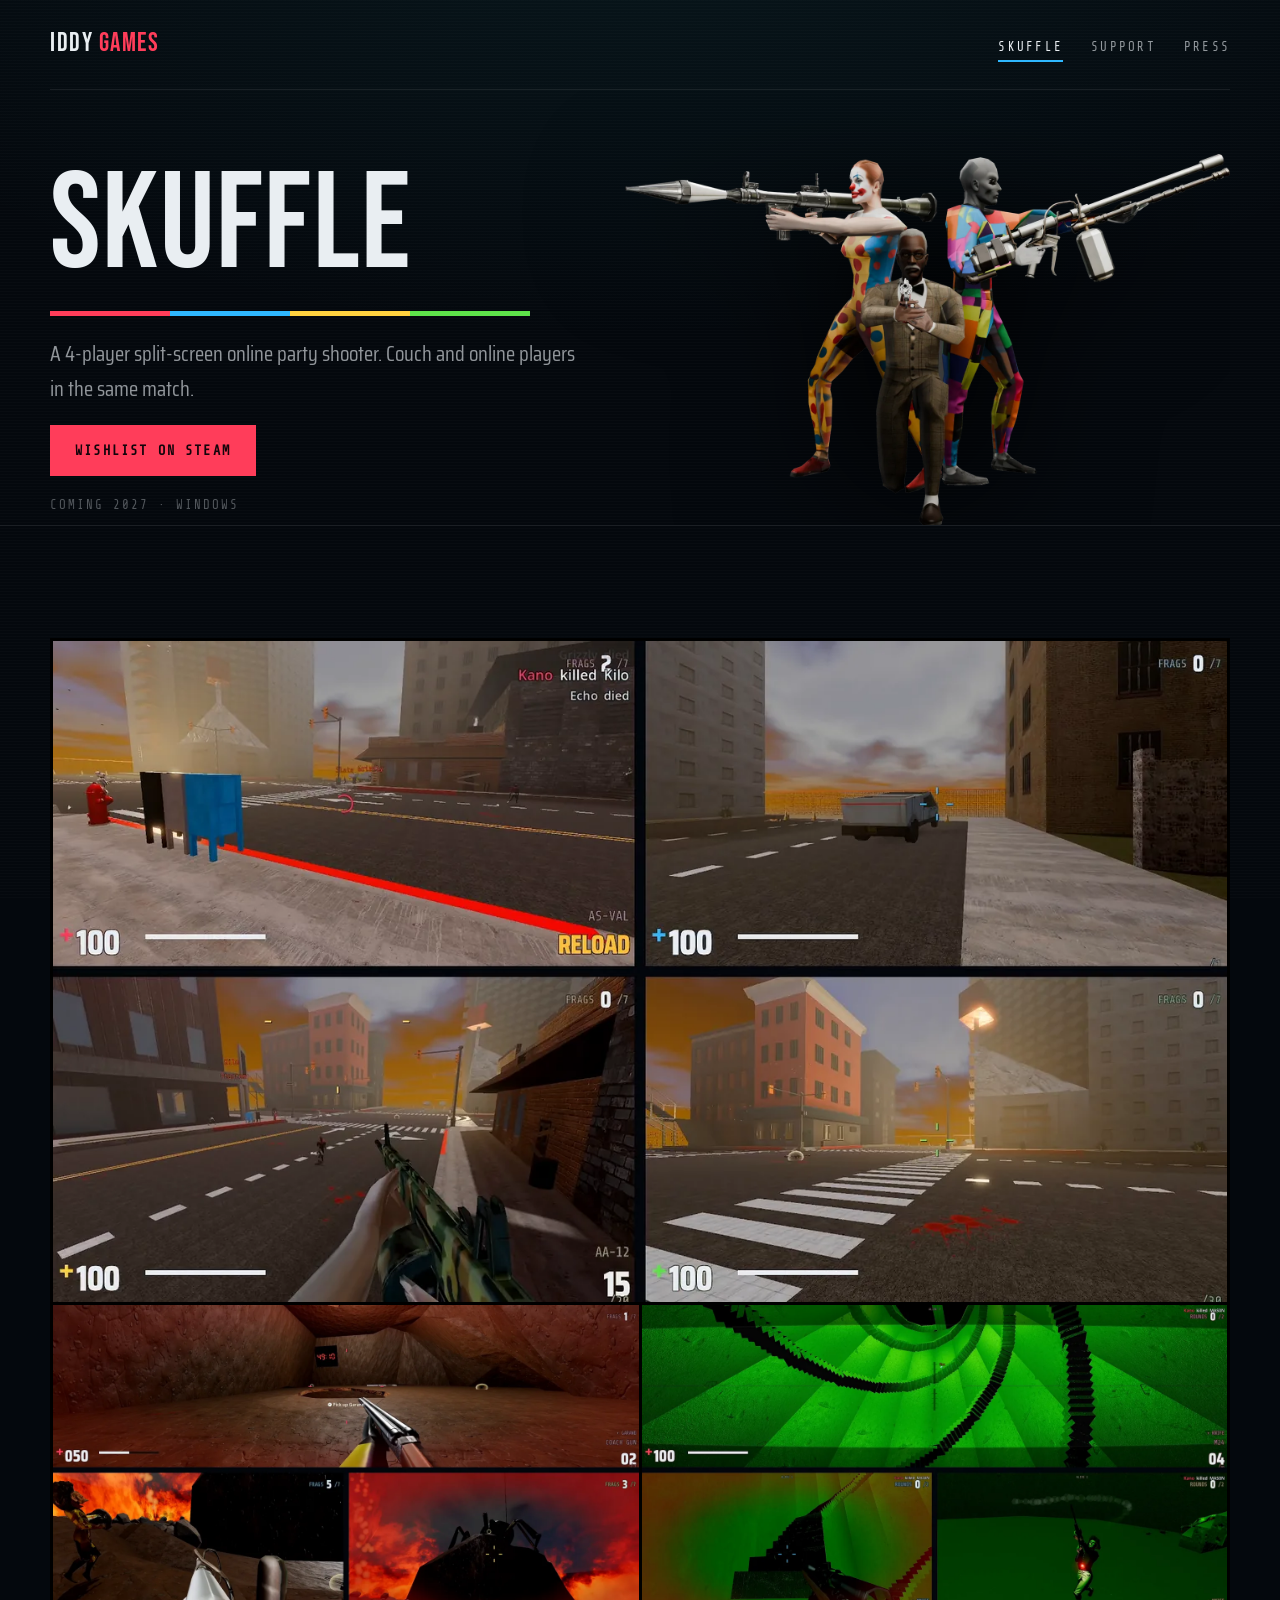
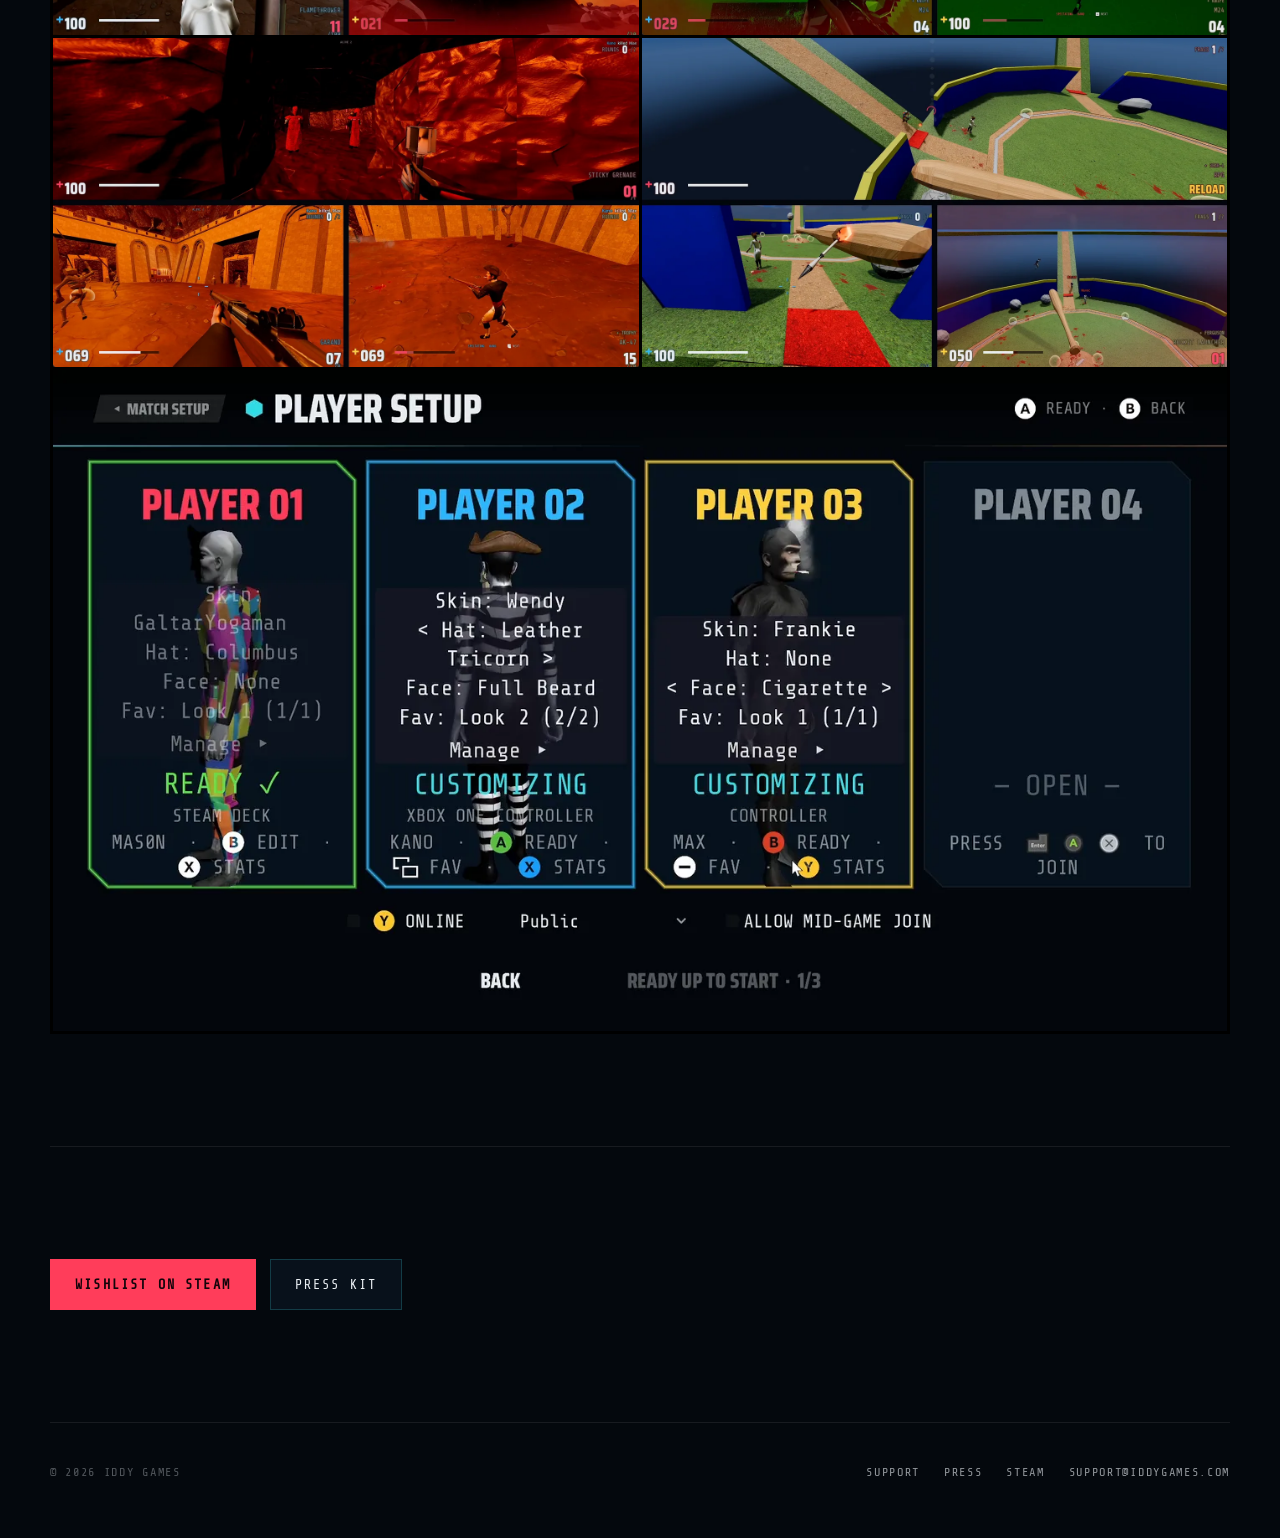
==== index.html @ 63ac17b4 "iddygames.com: Steam signpost, support contact, press kit" ====
<!doctype html>
<html lang="en">
<head>
<meta charset="utf-8">
<meta name="viewport" content="width=device-width, initial-scale=1">
<title>Skuffle — iddy Games</title>
<meta name="description" content="Skuffle is a 4-player split-screen online party shooter. Couch and online players in the same match. Wishlist on Steam.">
<meta property="og:title" content="Skuffle — iddy Games">
<meta property="og:description" content="4-player split-screen online party shooter. Couch and online players in the same match.">
<meta property="og:type" content="website">
<meta property="og:url" content="https://iddygames.com/">
<meta property="og:image" content="https://iddygames.com/assets/img/trio.webp">
<meta name="twitter:card" content="summary_large_image">
<link rel="stylesheet" href="assets/css/site.css">
</head>
<body>
<a class="skip" href="#main">Skip to content</a>

<header class="wrap masthead">
  <a class="brand" href="/">IDDY<span>&nbsp;GAMES</span></a>
  <nav class="nav" aria-label="Main">
    <a href="/" aria-current="page">Skuffle</a>
    <a href="support.html">Support</a>
    <a href="press.html">Press</a>
  </nav>
</header>

<main id="main">

  <section class="hero wrap">
    <div class="hero-grid">
      <div class="stack">
        <h1>Skuffle</h1>
        <div class="seatbar" aria-hidden="true"><i></i><i></i><i></i><i></i></div>
        <p class="lede">A 4-player split-screen online party shooter. Couch and online
        players in the same match.</p>
        <div class="cta-row">
          <a class="btn btn-primary" href="https://store.steampowered.com/app/4816860/Skuffle/">Wishlist on Steam</a>
        </div>
        <p class="status">Coming 2027 &middot; Windows</p>
      </div>
      <div class="hero-art">
        <img src="assets/img/trio.webp" width="1500" height="920"
             alt="Three Skuffle characters: a clown with a rocket launcher, a suited man with a revolver, and a grey mannequin in a patchwork suit holding a launcher.">
      </div>
    </div>
  </section>

  <section class="section">
    <div class="wrap">
      <div class="shots">
        <figure class="shot shot-wide">
          <img src="assets/img/shot-four-player.webp" width="1400" height="788" loading="lazy"
               alt="Four-player split-screen across a city street map at sunset, each player's health shown in their own seat colour.">
        </figure>
        <figure class="shot">
          <img src="assets/img/shot-flame.webp" width="1400" height="788" loading="lazy"
               alt="Split-screen showing a flamethrower and a wall of fire under a red sky.">
        </figure>
        <figure class="shot">
          <img src="assets/img/shot-spiral.webp" width="1400" height="788" loading="lazy"
               alt="Split-screen inside a spiral tower lit acid green, with one player spectating another mid-air.">
        </figure>
        <figure class="shot">
          <img src="assets/img/shot-crypt.webp" width="1400" height="788" loading="lazy"
               alt="Split-screen inside a red-lit crypt of carved rock.">
        </figure>
        <figure class="shot">
          <img src="assets/img/shot-batter.webp" width="1400" height="788" loading="lazy"
               alt="Split-screen on a baseball diamond map, one player swinging a bat.">
        </figure>
        <figure class="shot shot-wide">
          <img src="assets/img/shot-lobby.webp" width="1400" height="788" loading="lazy"
               alt="The player setup lobby: four slots in crimson, cyan, amber and green, each with a customised character.">
        </figure>
      </div>
    </div>
  </section>

  <section class="section wrap stack">
    <div class="cta-row">
      <a class="btn btn-primary" href="https://store.steampowered.com/app/4816860/Skuffle/">Wishlist on Steam</a>
      <a class="btn" href="press.html">Press kit</a>
    </div>
  </section>

</main>

<footer class="wrap foot">
  <p>&copy; 2026 iddy Games</p>
  <ul>
    <li><a href="support.html">Support</a></li>
    <li><a href="press.html">Press</a></li>
    <li><a href="https://store.steampowered.com/app/4816860/Skuffle/">Steam</a></li>
    <li><a href="mailto:support@iddygames.com">support@iddygames.com</a></li>
  </ul>
</footer>

</body>
</html>
---- assets/css/site.css ----
/* ==========================================================================
   iddygames.com — derived from Skuffle's in-game HUD system.
   Palette mirrors Zambie/ui/HUD/hud_palette.gd; fonts are the game's own.
   ========================================================================== */

@font-face {
  font-family: "Bebas Neue";
  src: url("../fonts/BebasNeue-Regular.woff2") format("woff2");
  font-weight: 400; font-style: normal; font-display: swap;
}
@font-face {
  font-family: "Saira Condensed";
  src: url("../fonts/SairaCondensed-Regular.woff2") format("woff2");
  font-weight: 400; font-style: normal; font-display: swap;
}
@font-face {
  font-family: "Saira Condensed";
  src: url("../fonts/SairaCondensed-Bold.woff2") format("woff2");
  font-weight: 700; font-style: normal; font-display: swap;
}
@font-face {
  font-family: "Share Tech Mono";
  src: url("../fonts/ShareTechMono-Regular.woff2") format("woff2");
  font-weight: 400; font-style: normal; font-display: swap;
}

:root {
  /* HudPalette: BG / INK / DIM / FNT */
  --bg:      #04080d;
  --panel:   #08111b;
  --raise:   #0d1826;
  --ink:     #e9eef2;
  --dim:     rgba(233, 238, 242, 0.62);
  --faint:   rgba(233, 238, 242, 0.34);

  /* HudPalette: per-seat accent hues */
  --p1: #ff3d5a;  /* CRIMSON */
  --p2: #2fb8ff;  /* CYAN    */
  --p3: #ffd23f;  /* AMBER   */
  --p4: #5ee34a;  /* LIME    */
  --teal: #3bd6e0;

  --hair:  rgba(59, 214, 224, 0.22);
  --hairs: rgba(255, 255, 255, 0.08);

  --font-display: "Bebas Neue", "Haettenschweiler", "Arial Narrow", sans-serif;
  --font-body:    "Saira Condensed", "Roboto Condensed", system-ui, sans-serif;
  --font-mono:    "Share Tech Mono", ui-monospace, "Cascadia Mono", Consolas, monospace;

  --measure: 62ch;
  --gutter: clamp(1.25rem, 4vw, 3rem);
  --wrap: 1180px;

  color-scheme: dark;
}

*, *::before, *::after { box-sizing: border-box; }

html { -webkit-text-size-adjust: 100%; }

body {
  margin: 0;
  background: var(--bg);
  color: var(--ink);
  font-family: var(--font-body);
  font-size: clamp(1rem, 0.95rem + 0.25vw, 1.125rem);
  line-height: 1.6;
  /* faint scanline haze, echoes the game's PSX-era presentation */
  background-image:
    radial-gradient(120% 80% at 50% -10%, rgba(59, 214, 224, 0.07), transparent 60%),
    repeating-linear-gradient(
      to bottom,
      rgba(255, 255, 255, 0.014) 0 1px,
      transparent 1px 3px
    );
  background-attachment: fixed;
}

img { max-width: 100%; height: auto; display: block; }

a { color: var(--teal); text-decoration-thickness: 1px; text-underline-offset: 3px; }
a:hover { color: var(--ink); }

:focus-visible {
  outline: 2px solid var(--p3);
  outline-offset: 3px;
}

/* ── Typography ─────────────────────────────────────────────────────────── */

h1, h2, h3 {
  font-family: var(--font-display);
  font-weight: 400;
  letter-spacing: 0.01em;
  line-height: 0.94;
  text-wrap: balance;
  margin: 0;
}

h1 { font-size: clamp(3.5rem, 11vw, 8.5rem); }
h2 { font-size: clamp(2.25rem, 5vw, 3.75rem); }
h3 { font-size: clamp(1.5rem, 2.4vw, 2rem); }

p { margin: 0; max-width: var(--measure); }

/* Mono eyebrow — the HUD's own label idiom (FRAGS, LEE ENFIELD, P01) */
.label {
  font-family: var(--font-mono);
  font-size: 0.75rem;
  letter-spacing: 0.22em;
  text-transform: uppercase;
  color: var(--faint);
  margin: 0;
}

.lede { font-size: 1.2em; color: var(--dim); }

/* ── Layout primitives ──────────────────────────────────────────────────── */

.wrap {
  width: min(100% - var(--gutter) * 2, var(--wrap));
  margin-inline: auto;
}

.section {
  padding-block: clamp(3.5rem, 9vw, 7rem);
  border-top: 1px solid var(--hairs);
}

.stack { display: flex; flex-direction: column; gap: 1.25rem; }
.stack-lg { display: flex; flex-direction: column; gap: 2.5rem; }

/* ── Site chrome ────────────────────────────────────────────────────────── */

.skip {
  position: absolute; left: -9999px;
  background: var(--p3); color: var(--bg);
  padding: 0.5rem 1rem; font-family: var(--font-mono);
}
.skip:focus { left: 1rem; top: 1rem; z-index: 10; }

.masthead {
  display: flex; flex-wrap: wrap; gap: 1rem 2rem;
  align-items: baseline; justify-content: space-between;
  padding-block: 1.5rem;
  border-bottom: 1px solid var(--hairs);
}

.brand {
  font-family: var(--font-display);
  font-size: 1.6rem;
  letter-spacing: 0.06em;
  color: var(--ink);
  text-decoration: none;
}
.brand span { color: var(--p1); }

.nav { display: flex; gap: 1.75rem; font-family: var(--font-mono);
       font-size: 0.78rem; letter-spacing: 0.18em; text-transform: uppercase; }
.nav a { color: var(--dim); text-decoration: none; padding-block: 0.25rem; }
.nav a:hover, .nav a[aria-current="page"] { color: var(--ink); }
.nav a[aria-current="page"] { box-shadow: inset 0 -2px 0 var(--p2); }

/* ── Hero ───────────────────────────────────────────────────────────────── */

.hero { position: relative; padding-block: clamp(2rem, 5vw, 4rem) 0; overflow: hidden; }

.hero-grid {
  display: grid;
  gap: clamp(1.5rem, 4vw, 3rem);
  align-items: center;
}
@media (min-width: 900px) {
  .hero-grid { grid-template-columns: 1fr 1.15fr; }
}

.hero h1 { color: var(--ink); }

/* Seat-coloured rule under the wordmark: four players, four bars. */
.seatbar { display: flex; height: 5px; width: 100%; max-width: 30rem; }
.seatbar i { flex: 1; }
.seatbar i:nth-child(1) { background: var(--p1); }
.seatbar i:nth-child(2) { background: var(--p2); }
.seatbar i:nth-child(3) { background: var(--p3); }
.seatbar i:nth-child(4) { background: var(--p4); }

.hero-art { position: relative; }
.hero-art img {
  width: 100%;
  filter: drop-shadow(0 24px 60px rgba(0, 0, 0, 0.85));
}

.cta-row { display: flex; flex-wrap: wrap; gap: 0.85rem; align-items: center; }

.btn {
  display: inline-flex; align-items: center; gap: 0.6rem;
  font-family: var(--font-mono);
  font-size: 0.85rem; letter-spacing: 0.16em; text-transform: uppercase;
  padding: 0.85rem 1.5rem;
  text-decoration: none;
  border: 1px solid var(--hair);
  color: var(--ink);
  background: var(--panel);
  transition: background 0.15s ease, border-color 0.15s ease, transform 0.15s ease;
}
.btn:hover { background: var(--raise); border-color: var(--teal); color: var(--ink); }
.btn:active { transform: translateY(1px); }

.btn-primary {
  background: var(--p1); border-color: var(--p1); color: #12040a; font-weight: 700;
}
.btn-primary:hover { background: #ff6c82; border-color: #ff6c82; color: #12040a; }

.status {
  font-family: var(--font-mono); font-size: 0.78rem;
  letter-spacing: 0.16em; text-transform: uppercase; color: var(--faint);
}

/* ── Seat panels (the lobby card, reused as a content module) ───────────── */

.panels {
  display: grid; gap: 1px;
  background: var(--hairs);
  border: 1px solid var(--hairs);
}
@media (min-width: 700px)  { .panels { grid-template-columns: repeat(2, 1fr); } }
@media (min-width: 1040px) { .panels-4 { grid-template-columns: repeat(4, 1fr); } }

.panel {
  background: var(--panel);
  padding: 1.5rem 1.4rem 1.75rem;
  display: flex; flex-direction: column; gap: 0.7rem;
  border-top: 3px solid var(--seat, var(--teal));
}
.panel h3 { color: var(--seat, var(--ink)); }
.panel p { color: var(--dim); font-size: 0.98rem; }
.panel .label { color: var(--seat); opacity: 0.75; }

.seat-1 { --seat: var(--p1); }
.seat-2 { --seat: var(--p2); }
.seat-3 { --seat: var(--p3); }
.seat-4 { --seat: var(--p4); }

/* ── Screenshot strip — letterboxed like the split-screen divide ─────────── */

.shots { display: grid; gap: 3px; background: #000; padding: 3px; }
@media (min-width: 800px) { .shots { grid-template-columns: 1fr 1fr; } }
.shot { position: relative; margin: 0; }
.shot img { width: 100%; }
.shot figcaption {
  position: absolute; left: 0; bottom: 0;
  font-family: var(--font-mono); font-size: 0.7rem;
  letter-spacing: 0.16em; text-transform: uppercase;
  color: var(--ink);
  background: rgba(0, 0, 0, 0.66);
  padding: 0.4rem 0.7rem;
}
.shot-wide { grid-column: 1 / -1; }

/* ── Split feature block (Bosco) ────────────────────────────────────────── */

.split {
  display: grid; gap: clamp(1.5rem, 4vw, 3rem); align-items: center;
}
@media (min-width: 860px) { .split { grid-template-columns: 0.9fr 1.1fr; } }
.split-art img { width: 100%; filter: drop-shadow(0 18px 44px rgba(0, 0, 0, 0.8)); }

/* ── Spec list (press fact sheet) ───────────────────────────────────────── */

.specs { margin: 0; display: grid; gap: 1px; background: var(--hairs);
         border: 1px solid var(--hairs); }
@media (min-width: 620px) { .specs { grid-template-columns: auto 1fr; } }
.specs dt {
  background: var(--panel); padding: 0.7rem 1rem;
  font-family: var(--font-mono); font-size: 0.75rem;
  letter-spacing: 0.16em; text-transform: uppercase; color: var(--faint);
}
.specs dd {
  background: var(--panel); padding: 0.7rem 1rem; margin: 0; color: var(--dim);
}

/* ── FAQ ────────────────────────────────────────────────────────────────── */

.faq { display: flex; flex-direction: column; gap: 1px;
       background: var(--hairs); border: 1px solid var(--hairs); }

.faq details { background: var(--panel); }
.faq summary {
  cursor: pointer; list-style: none;
  padding: 1.05rem 1.25rem;
  font-family: var(--font-body); font-weight: 700;
  font-size: 1.05rem;
  display: flex; align-items: baseline; gap: 0.9rem;
}
.faq summary::-webkit-details-marker { display: none; }
.faq summary::before {
  content: "+";
  font-family: var(--font-mono); color: var(--teal);
  flex: none; width: 1ch;
}
.faq details[open] summary::before { content: "\2212"; }
.faq summary:hover { background: var(--raise); }
.faq .answer { padding: 0 1.25rem 1.3rem 3.15rem; }
.faq .answer p + p { margin-top: 0.8rem; }
.faq .answer p { color: var(--dim); }
.faq .answer ul { color: var(--dim); margin: 0.6rem 0 0; padding-left: 1.1rem; }
.faq .answer li + li { margin-top: 0.35rem; }

/* ── Contact card ───────────────────────────────────────────────────────── */

.contact {
  border: 1px solid var(--hair);
  background: var(--panel);
  padding: clamp(1.5rem, 4vw, 2.5rem);
  display: flex; flex-direction: column; gap: 0.9rem;
}
.contact .mail {
  font-family: var(--font-display);
  font-size: clamp(1.75rem, 5vw, 3rem);
  color: var(--p3);
  text-decoration: none;
  letter-spacing: 0.02em;
  word-break: break-word;
}
.contact .mail:hover { color: var(--ink); }

/* ── Footer ─────────────────────────────────────────────────────────────── */

.foot {
  border-top: 1px solid var(--hairs);
  padding-block: 2.5rem 3.5rem;
  display: flex; flex-wrap: wrap; gap: 1rem 2rem;
  justify-content: space-between; align-items: baseline;
  font-family: var(--font-mono); font-size: 0.75rem;
  letter-spacing: 0.14em; text-transform: uppercase; color: var(--faint);
}
.foot a { color: var(--dim); text-decoration: none; }
.foot a:hover { color: var(--ink); }
.foot ul { display: flex; flex-wrap: wrap; gap: 1.5rem; list-style: none; margin: 0; padding: 0; }

@media (prefers-reduced-motion: reduce) {
  *, *::before, *::after {
    animation-duration: 0.01ms !important;
    transition-duration: 0.01ms !important;
  }
}
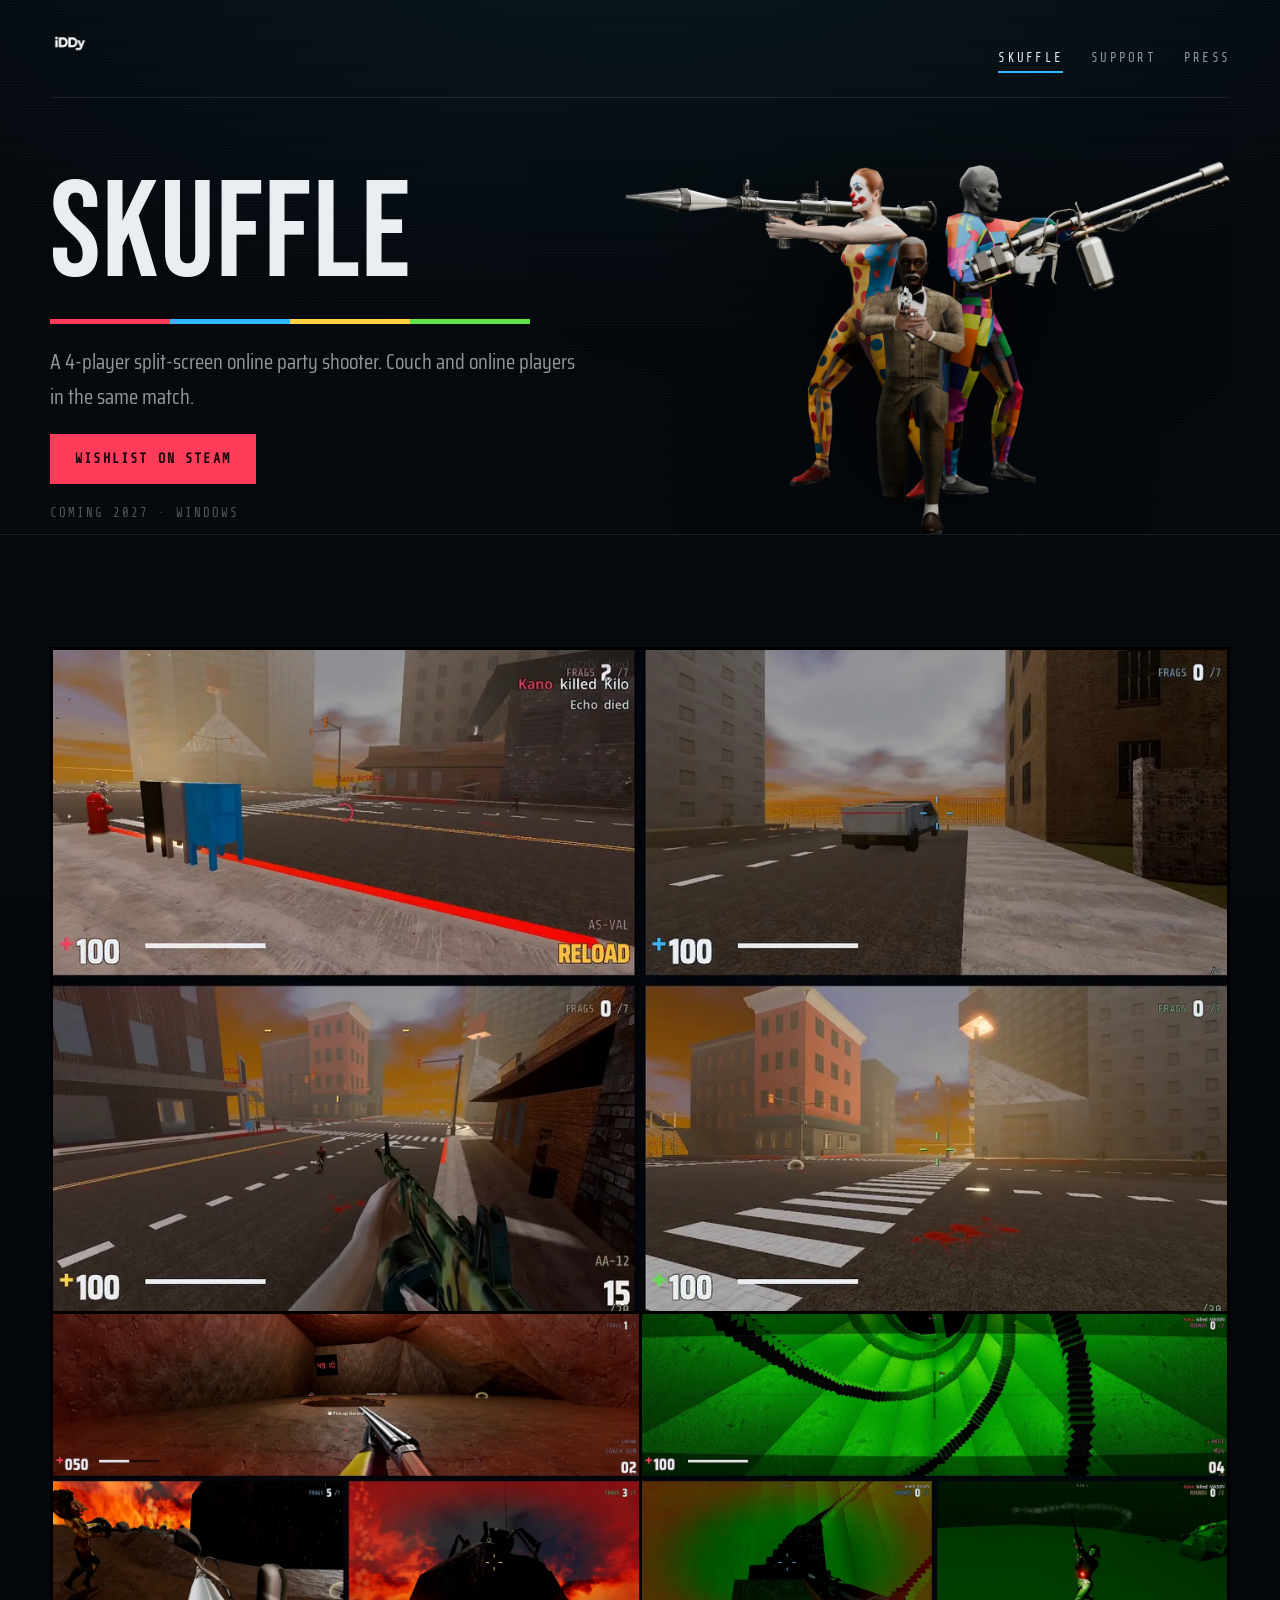
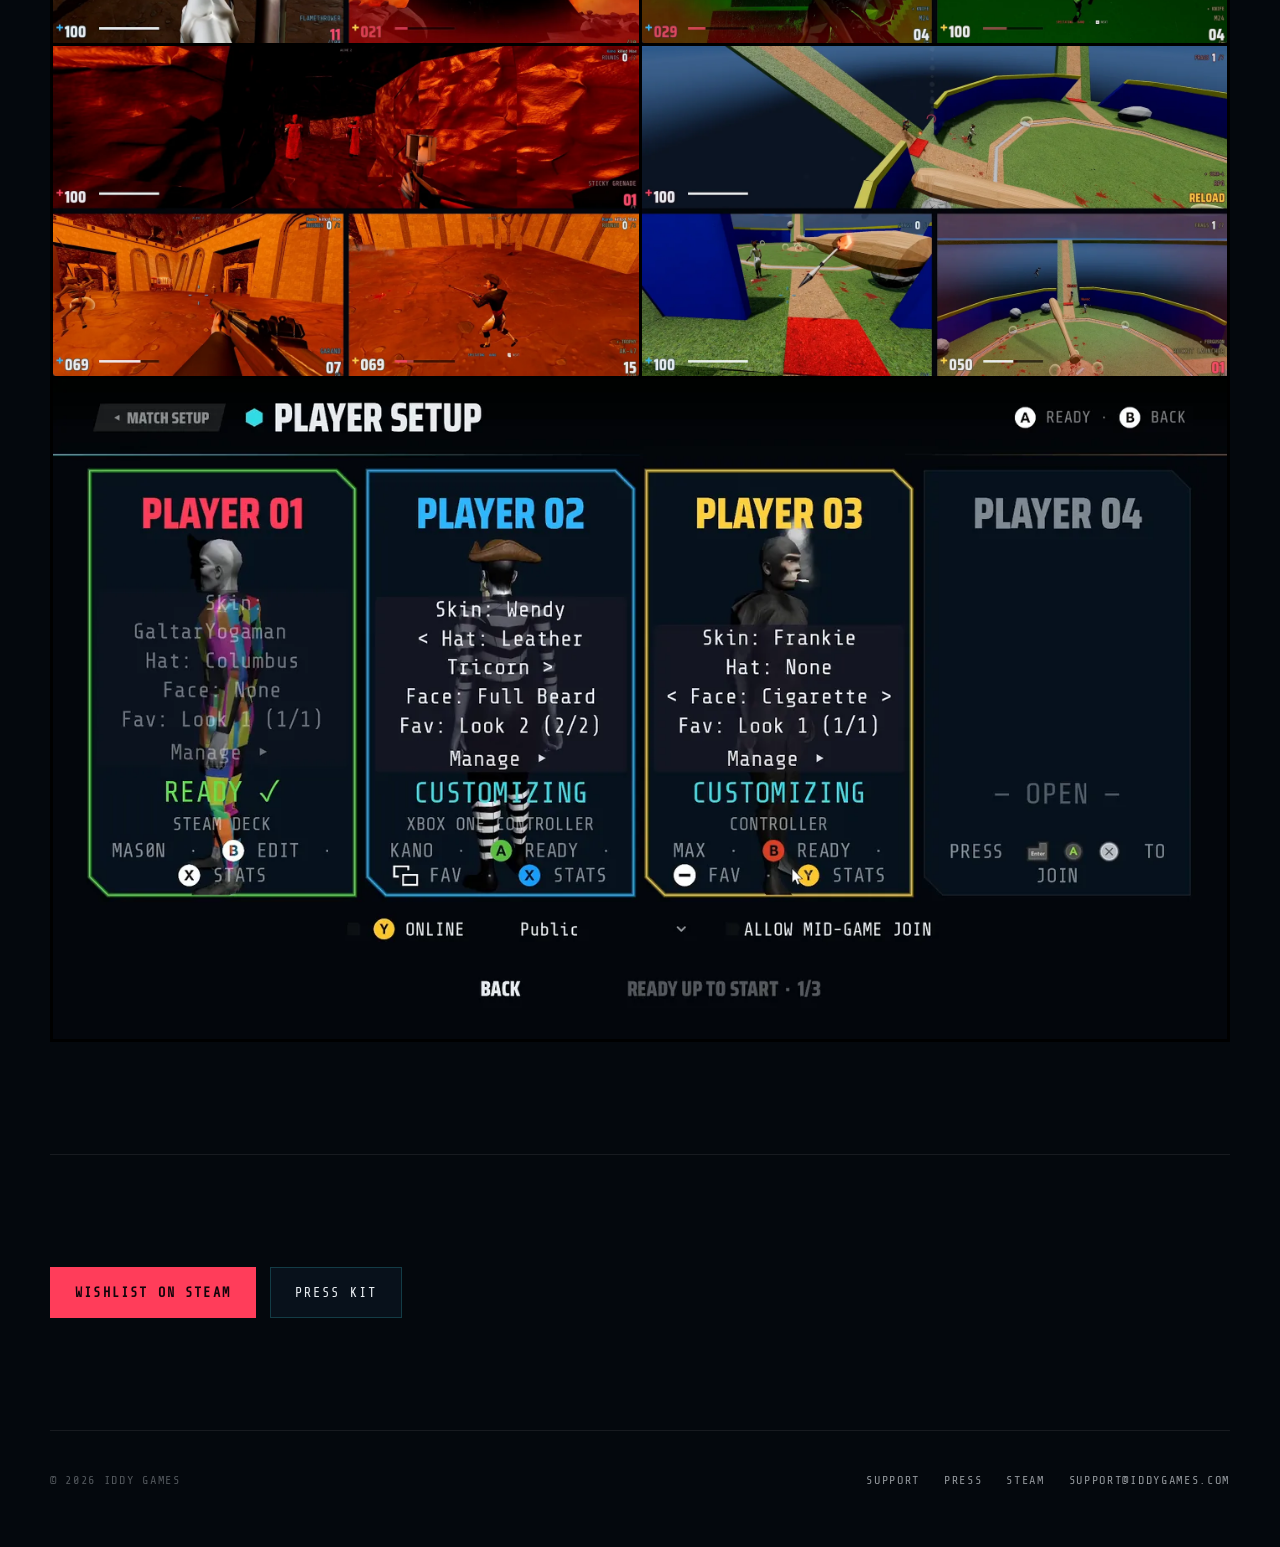
==== commit f23bc76b: "Logo in masthead, support trimmed to contact only" ====
--- a/index.html
+++ b/index.html
@@ -17,7 +17,9 @@
 <a class="skip" href="#main">Skip to content</a>
 
 <header class="wrap masthead">
-  <a class="brand" href="/">IDDY<span>&nbsp;GAMES</span></a>
+  <a class="brand" href="/">
+    <img src="assets/img/iddy-logo.webp" alt="iddy Games" width="320" height="320">
+  </a>
   <nav class="nav" aria-label="Main">
     <a href="/" aria-current="page">Skuffle</a>
     <a href="support.html">Support</a>
--- a/assets/css/site.css
+++ b/assets/css/site.css
@@ -146,14 +146,8 @@
   border-bottom: 1px solid var(--hairs);
 }
 
-.brand {
-  font-family: var(--font-display);
-  font-size: 1.6rem;
-  letter-spacing: 0.06em;
-  color: var(--ink);
-  text-decoration: none;
-}
-.brand span { color: var(--p1); }
+.brand { display: inline-flex; align-items: center; text-decoration: none; }
+.brand img { height: 2.4rem; width: auto; display: block; }
 
 .nav { display: flex; gap: 1.75rem; font-family: var(--font-mono);
        font-size: 0.78rem; letter-spacing: 0.18em; text-transform: uppercase; }
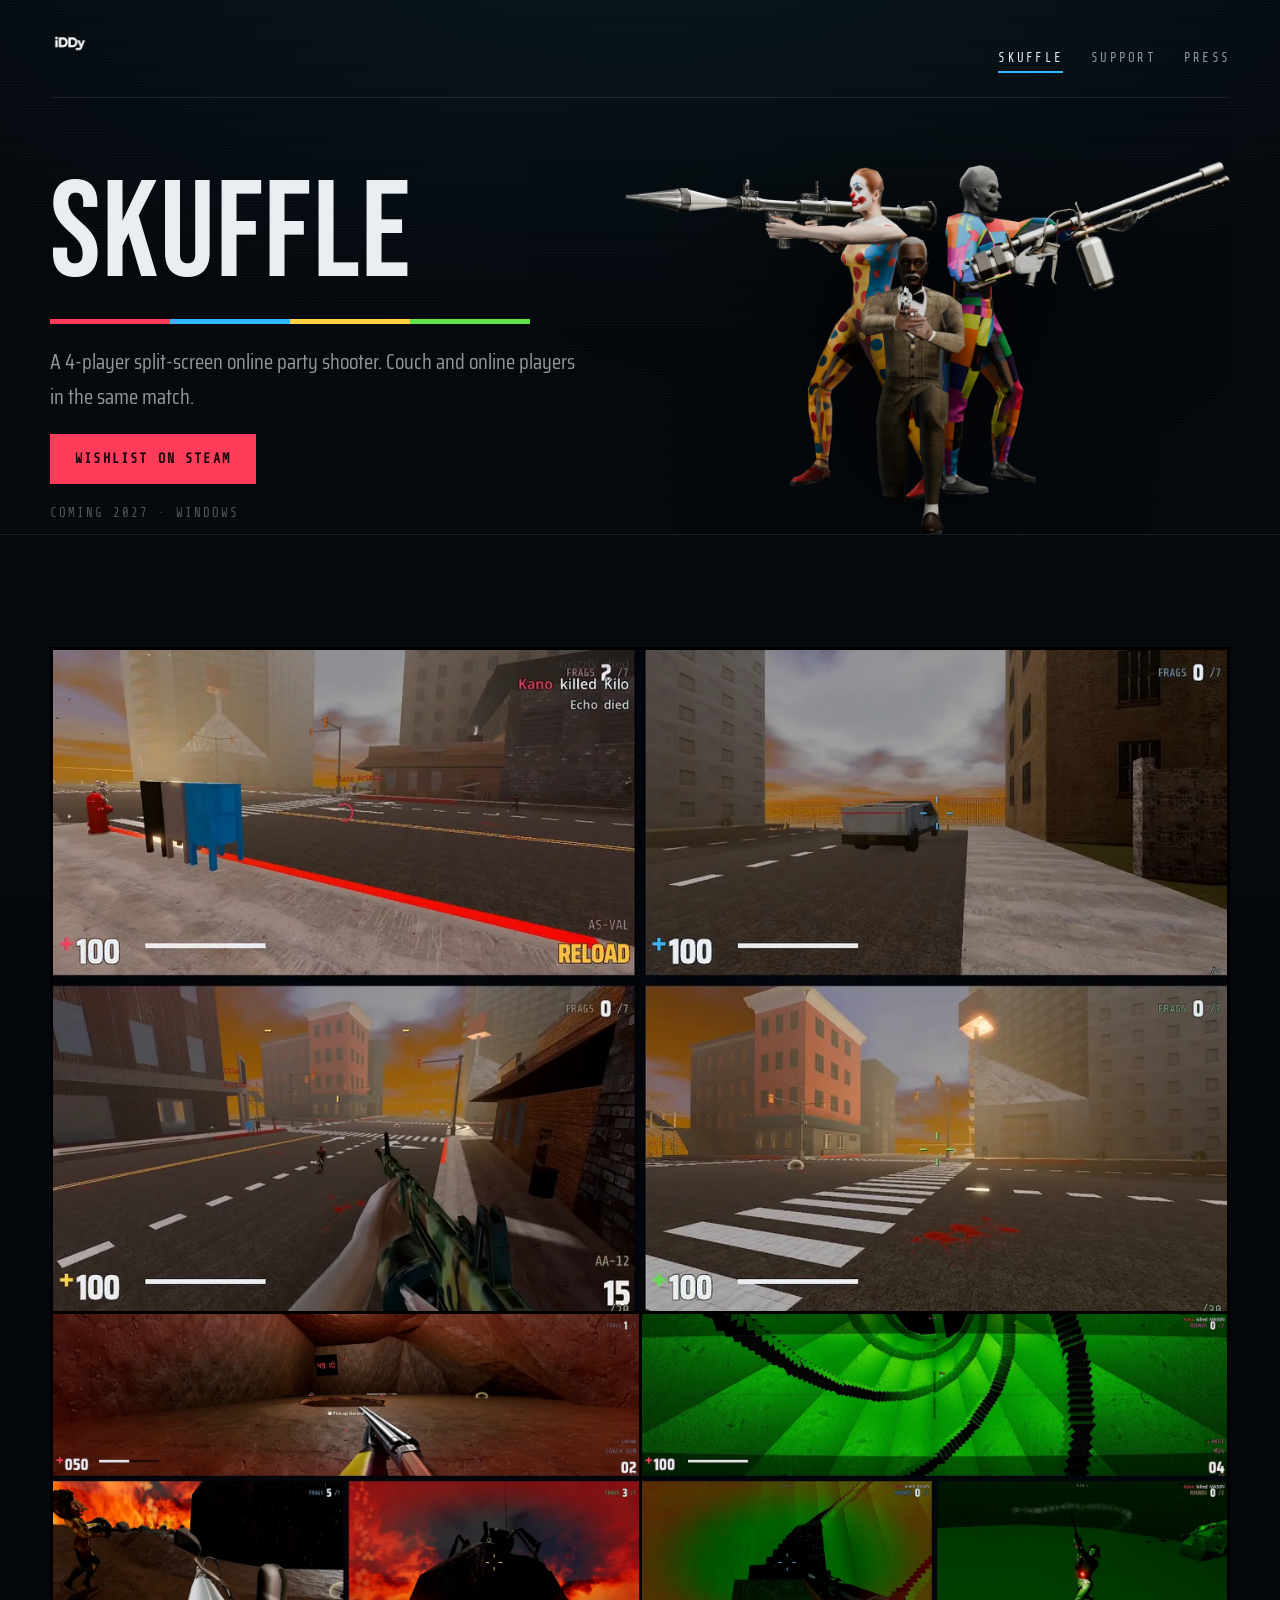
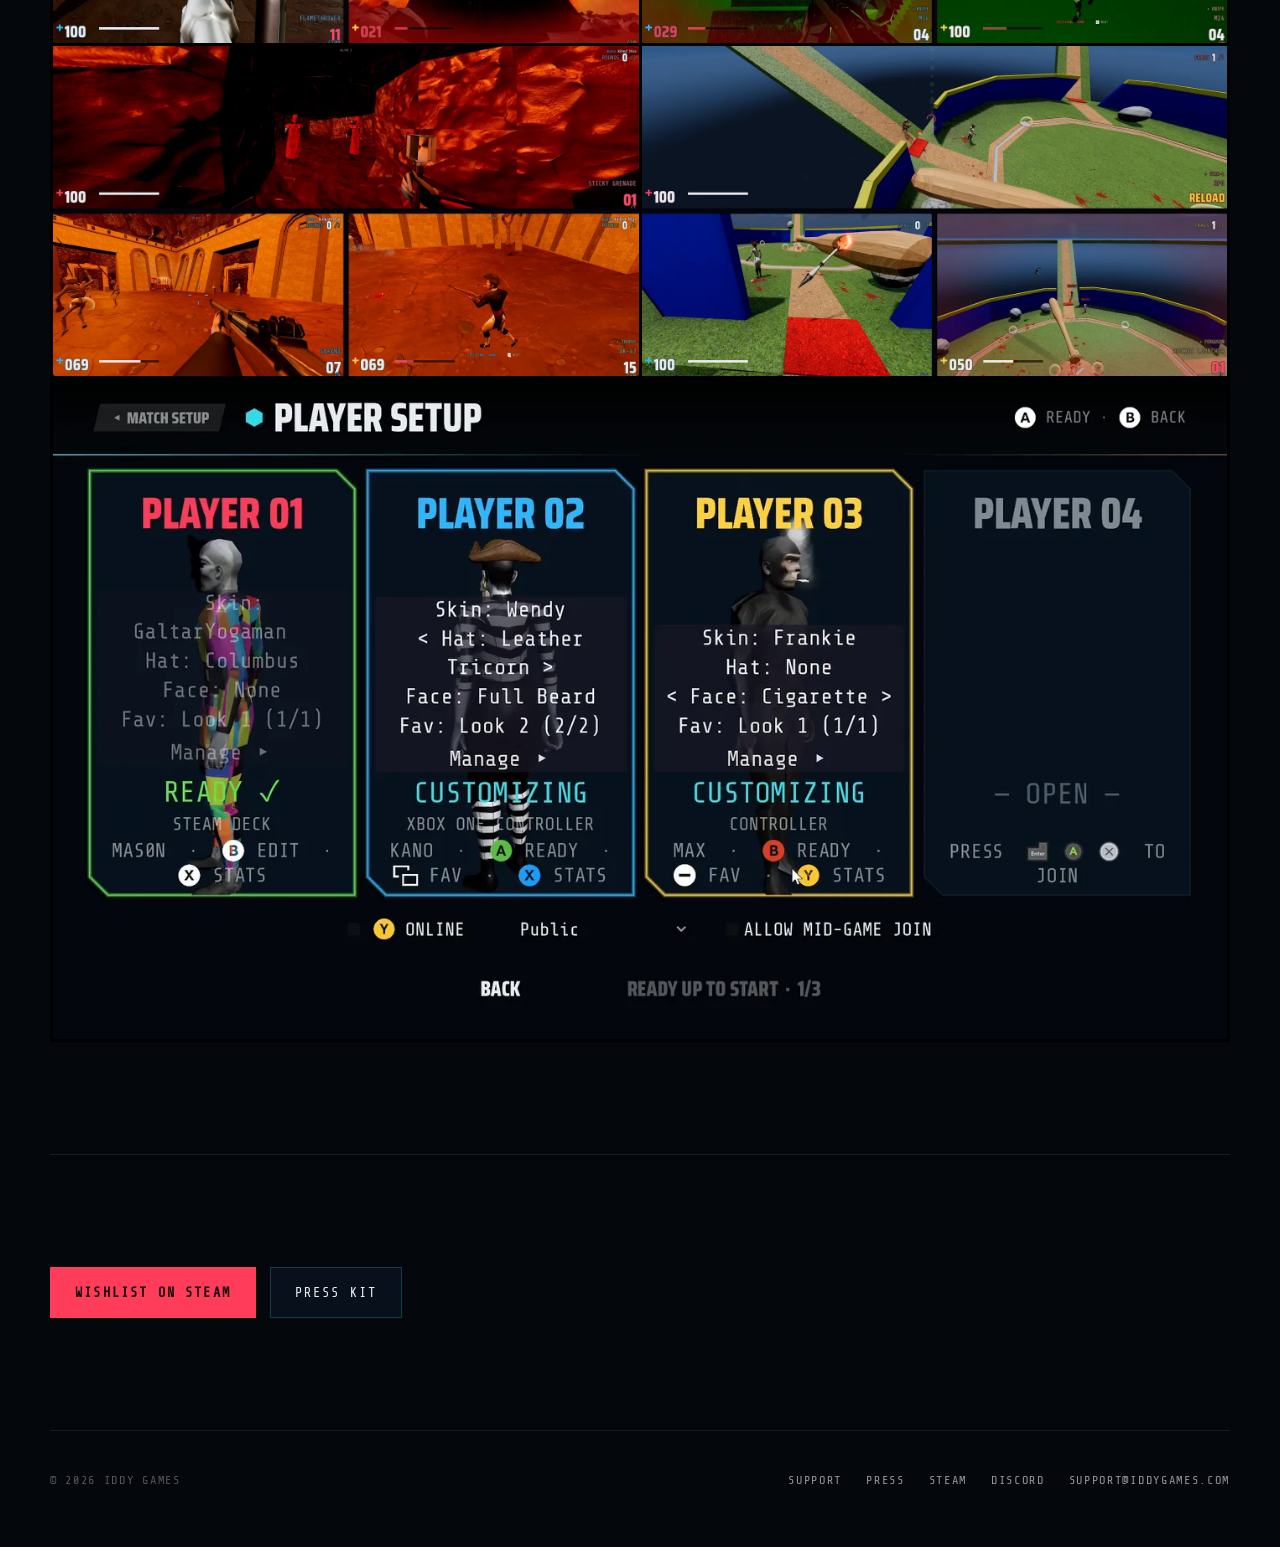
==== commit 09020408: "Add Discord link to footers" ====
--- a/index.html
+++ b/index.html
@@ -94,6 +94,7 @@
     <li><a href="support.html">Support</a></li>
     <li><a href="press.html">Press</a></li>
     <li><a href="https://store.steampowered.com/app/4816860/Skuffle/">Steam</a></li>
+    <li><a href="https://discord.gg/jkMEAwyV5S">Discord</a></li>
     <li><a href="mailto:support@iddygames.com">support@iddygames.com</a></li>
   </ul>
 </footer>
--- a/assets/css/site.css
+++ b/assets/css/site.css
@@ -1,6 +1,6 @@
 /* ==========================================================================
-   iddygames.com — derived from Skuffle's in-game HUD system.
-   Palette mirrors Zambie/ui/HUD/hud_palette.gd; fonts are the game's own.
+   iddygames.com — palette and typefaces are Skuffle's own in-game HUD system,
+   so the site and the game read as one thing.
    ========================================================================== */
 
 @font-face {
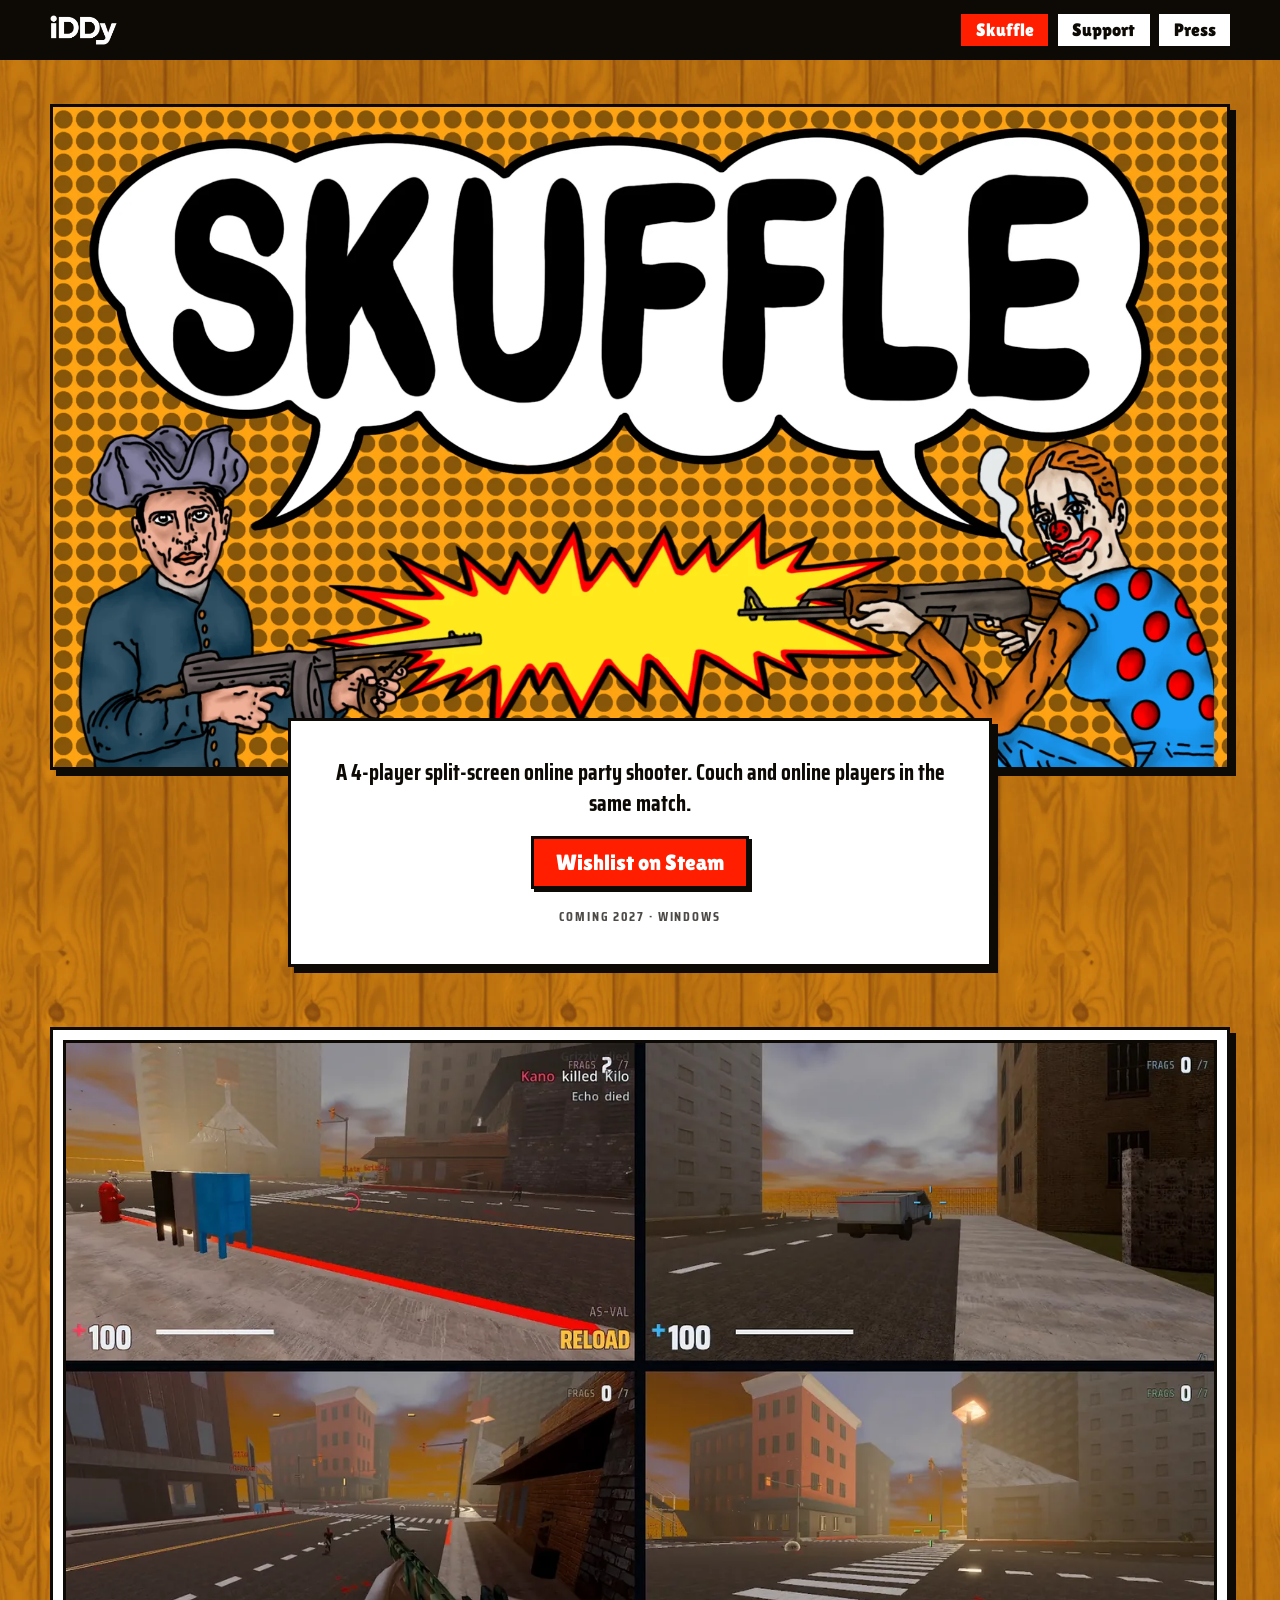
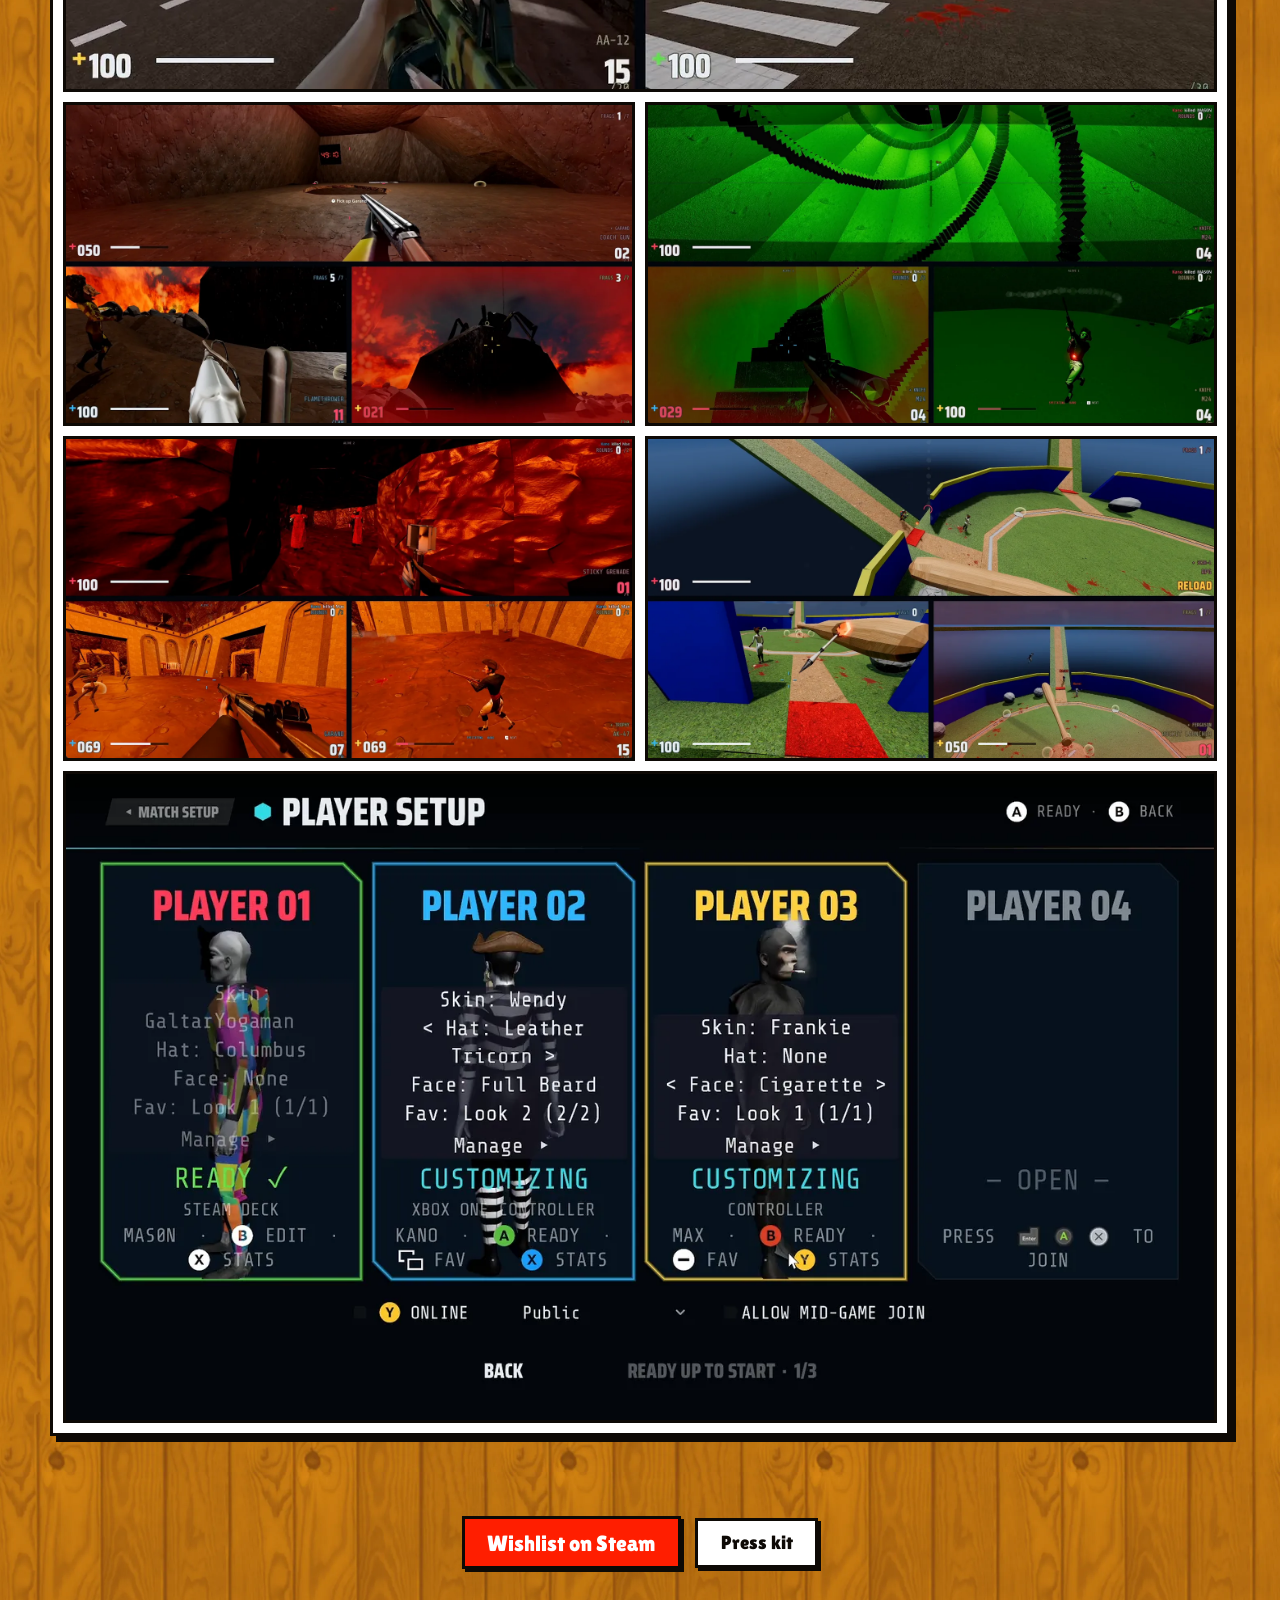
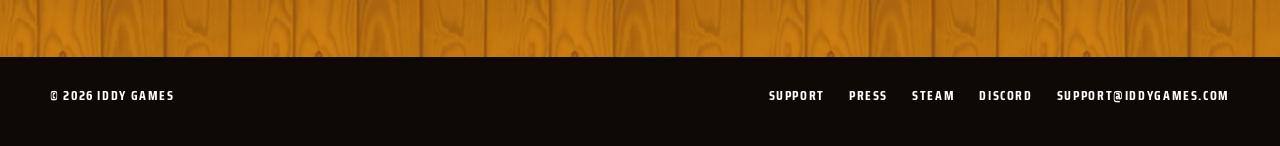
==== commit eafa49c6: "Rebrand to the comic look: key art hero, Lilita One headings, wood/paper/ink styling" ====
--- a/index.html
+++ b/index.html
@@ -9,16 +9,20 @@
 <meta property="og:description" content="4-player split-screen online party shooter. Couch and online players in the same match.">
 <meta property="og:type" content="website">
 <meta property="og:url" content="https://iddygames.com/">
-<meta property="og:image" content="https://iddygames.com/assets/img/trio.webp">
+<meta property="og:image" content="https://iddygames.com/assets/img/og-keyart.jpg">
+<meta property="og:image:width" content="1200">
+<meta property="og:image:height" content="675">
 <meta name="twitter:card" content="summary_large_image">
+<link rel="preload" href="assets/fonts/LilitaOne-Regular.woff2" as="font" type="font/woff2" crossorigin>
 <link rel="stylesheet" href="assets/css/site.css">
 </head>
 <body>
 <a class="skip" href="#main">Skip to content</a>
 
+<div class="topbar">
 <header class="wrap masthead">
   <a class="brand" href="/">
-    <img src="assets/img/iddy-logo.webp" alt="iddy Games" width="320" height="320">
+    <img src="assets/img/iddy-logo.webp" alt="iddy Games" width="1008" height="457">
   </a>
   <nav class="nav" aria-label="Main">
     <a href="/" aria-current="page">Skuffle</a>
@@ -26,25 +30,23 @@
     <a href="press.html">Press</a>
   </nav>
 </header>
+</div>
 
 <main id="main">
 
   <section class="hero wrap">
-    <div class="hero-grid">
-      <div class="stack">
-        <h1>Skuffle</h1>
-        <div class="seatbar" aria-hidden="true"><i></i><i></i><i></i><i></i></div>
-        <p class="lede">A 4-player split-screen online party shooter. Couch and online
-        players in the same match.</p>
-        <div class="cta-row">
-          <a class="btn btn-primary" href="https://store.steampowered.com/app/4816860/Skuffle/">Wishlist on Steam</a>
-        </div>
-        <p class="status">Coming 2027 &middot; Windows</p>
+    <h1 class="sr-only">Skuffle</h1>
+    <figure class="hero-art">
+      <img src="assets/img/keyart.webp" width="1920" height="1080" fetchpriority="high"
+           alt="Skuffle key art: the speech-bubble wordmark over an orange halftone, a man in a beret firing a tommy gun at a smoking clown with a rifle, a muzzle burst between them.">
+    </figure>
+    <div class="paper stack hero-caption">
+      <p class="lede">A 4-player split-screen online party shooter. Couch and online
+      players in the same match.</p>
+      <div class="cta-row">
+        <a class="btn btn-primary" href="https://store.steampowered.com/app/4816860/Skuffle/">Wishlist on Steam</a>
       </div>
-      <div class="hero-art">
-        <img src="assets/img/trio.webp" width="1500" height="920"
-             alt="Three Skuffle characters: a clown with a rocket launcher, a suited man with a revolver, and a grey mannequin in a patchwork suit holding a launcher.">
-      </div>
+      <p class="status">Coming 2027 &middot; Windows</p>
     </div>
   </section>
 
@@ -79,8 +81,8 @@
     </div>
   </section>
 
-  <section class="section wrap stack">
-    <div class="cta-row">
+  <section class="section wrap">
+    <div class="cta-row" style="justify-content: center;">
       <a class="btn btn-primary" href="https://store.steampowered.com/app/4816860/Skuffle/">Wishlist on Steam</a>
       <a class="btn" href="press.html">Press kit</a>
     </div>
@@ -88,6 +90,7 @@
 
 </main>
 
+<div class="footbar">
 <footer class="wrap foot">
   <p>&copy; 2026 iddy Games</p>
   <ul>
@@ -98,6 +101,7 @@
     <li><a href="mailto:support@iddygames.com">support@iddygames.com</a></li>
   </ul>
 </footer>
+</div>
 
 </body>
 </html>
--- a/assets/css/site.css
+++ b/assets/css/site.css
@@ -1,11 +1,13 @@
 /* ==========================================================================
-   iddygames.com — palette and typefaces are Skuffle's own in-game HUD system,
-   so the site and the game read as one thing.
+   iddygames.com — the comic-page look of Skuffle's 2026-10 rebrand: ink
+   outlines with a hard offset shadow, white paper, orange halftone, wood,
+   one yellow/red burst. Tokens are the game's ComicPalette
+   (Zambie/ui/theme/comic_palette.gd), so the site and the game read as one.
    ========================================================================== */
 
 @font-face {
-  font-family: "Bebas Neue";
-  src: url("../fonts/BebasNeue-Regular.woff2") format("woff2");
+  font-family: "Lilita One";
+  src: url("../fonts/LilitaOne-Regular.woff2") format("woff2");
   font-weight: 400; font-style: normal; font-display: swap;
 }
 @font-face {
@@ -18,40 +20,36 @@
   src: url("../fonts/SairaCondensed-Bold.woff2") format("woff2");
   font-weight: 700; font-style: normal; font-display: swap;
 }
-@font-face {
-  font-family: "Share Tech Mono";
-  src: url("../fonts/ShareTechMono-Regular.woff2") format("woff2");
-  font-weight: 400; font-style: normal; font-display: swap;
-}
 
 :root {
-  /* HudPalette: BG / INK / DIM / FNT */
-  --bg:      #04080d;
-  --panel:   #08111b;
-  --raise:   #0d1826;
-  --ink:     #e9eef2;
-  --dim:     rgba(233, 238, 242, 0.62);
-  --faint:   rgba(233, 238, 242, 0.34);
-
-  /* HudPalette: per-seat accent hues */
-  --p1: #ff3d5a;  /* CRIMSON */
-  --p2: #2fb8ff;  /* CYAN    */
-  --p3: #ffd23f;  /* AMBER   */
-  --p4: #5ee34a;  /* LIME    */
-  --teal: #3bd6e0;
-
-  --hair:  rgba(59, 214, 224, 0.22);
-  --hairs: rgba(255, 255, 255, 0.08);
-
-  --font-display: "Bebas Neue", "Haettenschweiler", "Arial Narrow", sans-serif;
+  /* ComicPalette */
+  --orange:  #ffa312;   /* halftone ground */
+  --dot:     #865609;   /* halftone dot */
+  --burst:   #ffea1e;   /* burst yellow */
+  --red:     #ff1e00;   /* burst edge red */
+  --ink:     #0d0905;
+  --paper:   #ffffff;
+  --ink-soft:  rgba(13, 9, 5, 0.74);
+
+  /* Seat hues (HudPalette) */
+  --p1: #ff3db0;
+  --p2: #2fb8ff;
+  --p3: #ffd23f;
+  --p4: #5ee34a;
+
+  --line:   3px;                     /* ink outline */
+  --shadow: 6px 6px 0 var(--ink);    /* hard, unblurred, down-right */
+  --shadow-sm: 3px 3px 0 var(--ink);
+
+  /* Lilita One is the general-use header face. */
+  --font-display: "Lilita One", "Arial Rounded MT Bold", "Arial Black", sans-serif;
   --font-body:    "Saira Condensed", "Roboto Condensed", system-ui, sans-serif;
-  --font-mono:    "Share Tech Mono", ui-monospace, "Cascadia Mono", Consolas, monospace;
 
   --measure: 62ch;
-  --gutter: clamp(1.25rem, 4vw, 3rem);
+  --gutter: clamp(1rem, 4vw, 3rem);
   --wrap: 1180px;
 
-  color-scheme: dark;
+  color-scheme: light;
 }
 
 *, *::before, *::after { box-sizing: border-box; }
@@ -60,30 +58,27 @@
 
 body {
   margin: 0;
-  background: var(--bg);
   color: var(--ink);
   font-family: var(--font-body);
   font-size: clamp(1rem, 0.95rem + 0.25vw, 1.125rem);
-  line-height: 1.6;
-  /* faint scanline haze, echoes the game's PSX-era presentation */
-  background-image:
-    radial-gradient(120% 80% at 50% -10%, rgba(59, 214, 224, 0.07), transparent 60%),
-    repeating-linear-gradient(
-      to bottom,
-      rgba(255, 255, 255, 0.014) 0 1px,
-      transparent 1px 3px
-    );
-  background-attachment: fixed;
+  line-height: 1.55;
+  min-height: 100vh;
+  display: flex; flex-direction: column;
+  /* Wood, like the game's calm menu screens. */
+  background: #b8650e url("../img/wood.webp") center top / 512px 512px repeat;
 }
 
 img { max-width: 100%; height: auto; display: block; }
 
-a { color: var(--teal); text-decoration-thickness: 1px; text-underline-offset: 3px; }
-a:hover { color: var(--ink); }
+main { flex: 1; }
+
+a { color: var(--ink); text-decoration-thickness: 2px; text-underline-offset: 3px; }
+a:hover { color: var(--red); }
 
 :focus-visible {
-  outline: 2px solid var(--p3);
-  outline-offset: 3px;
+  outline: 3px solid var(--burst);
+  outline-offset: 2px;
+  box-shadow: 0 0 0 5px var(--ink);
 }
 
 /* ── Typography ─────────────────────────────────────────────────────────── */
@@ -92,28 +87,34 @@
   font-family: var(--font-display);
   font-weight: 400;
   letter-spacing: 0.01em;
-  line-height: 0.94;
+  line-height: 1;
   text-wrap: balance;
   margin: 0;
 }
 
-h1 { font-size: clamp(3.5rem, 11vw, 8.5rem); }
-h2 { font-size: clamp(2.25rem, 5vw, 3.75rem); }
-h3 { font-size: clamp(1.5rem, 2.4vw, 2rem); }
+h1 { font-size: clamp(3rem, 9vw, 6.5rem); }
+h2 { font-size: clamp(2.25rem, 5vw, 3.5rem); }
+h3 { font-size: clamp(1.4rem, 2.4vw, 1.9rem); }
 
 p { margin: 0; max-width: var(--measure); }
 
-/* Mono eyebrow — the HUD's own label idiom (FRAGS, LEE ENFIELD, P01) */
+/* Ink tape: a label printed light on an ink strip, the game's caption idiom. */
 .label {
-  font-family: var(--font-mono);
-  font-size: 0.75rem;
-  letter-spacing: 0.22em;
-  text-transform: uppercase;
-  color: var(--faint);
+  display: inline-block; align-self: flex-start;
+  font-family: var(--font-body); font-weight: 700;
+  font-size: 0.8rem; letter-spacing: 0.16em; text-transform: uppercase;
+  color: var(--paper); background: var(--ink);
+  padding: 0.2rem 0.65rem 0.15rem;
   margin: 0;
-}
-
-.lede { font-size: 1.2em; color: var(--dim); }
+  transform: rotate(-1.5deg);
+}
+
+.lede { font-size: 1.25em; font-weight: 700; line-height: 1.35; }
+
+.sr-only {
+  position: absolute; width: 1px; height: 1px; overflow: hidden;
+  clip: rect(0 0 0 0); clip-path: inset(50%); white-space: nowrap;
+}
 
 /* ── Layout primitives ──────────────────────────────────────────────────── */
 
@@ -122,214 +123,215 @@
   margin-inline: auto;
 }
 
-.section {
-  padding-block: clamp(3.5rem, 9vw, 7rem);
-  border-top: 1px solid var(--hairs);
-}
-
-.stack { display: flex; flex-direction: column; gap: 1.25rem; }
-.stack-lg { display: flex; flex-direction: column; gap: 2.5rem; }
+.section { padding-block: clamp(1.25rem, 3.5vw, 2.5rem); }
+
+.stack { display: flex; flex-direction: column; gap: 1.1rem; }
+.stack-lg { display: flex; flex-direction: column; gap: 2rem; }
+
+/* Paper: every word on the site sits on paper or ink. */
+.paper {
+  background: var(--paper);
+  border: var(--line) solid var(--ink);
+  box-shadow: var(--shadow);
+  padding: clamp(1.25rem, 3.5vw, 2.25rem);
+}
 
 /* ── Site chrome ────────────────────────────────────────────────────────── */
 
 .skip {
   position: absolute; left: -9999px;
-  background: var(--p3); color: var(--bg);
-  padding: 0.5rem 1rem; font-family: var(--font-mono);
+  background: var(--burst); color: var(--ink); font-weight: 700;
+  padding: 0.5rem 1rem; border: var(--line) solid var(--ink);
 }
 .skip:focus { left: 1rem; top: 1rem; z-index: 10; }
 
+.topbar { background: var(--ink); }
+
 .masthead {
-  display: flex; flex-wrap: wrap; gap: 1rem 2rem;
-  align-items: baseline; justify-content: space-between;
-  padding-block: 1.5rem;
-  border-bottom: 1px solid var(--hairs);
+  display: flex; flex-wrap: wrap; gap: 0.75rem 2rem;
+  align-items: center; justify-content: space-between;
+  padding-block: 0.85rem;
 }
 
 .brand { display: inline-flex; align-items: center; text-decoration: none; }
-.brand img { height: 2.4rem; width: auto; display: block; }
-
-.nav { display: flex; gap: 1.75rem; font-family: var(--font-mono);
-       font-size: 0.78rem; letter-spacing: 0.18em; text-transform: uppercase; }
-.nav a { color: var(--dim); text-decoration: none; padding-block: 0.25rem; }
-.nav a:hover, .nav a[aria-current="page"] { color: var(--ink); }
-.nav a[aria-current="page"] { box-shadow: inset 0 -2px 0 var(--p2); }
+.brand img { height: 1.9rem; width: auto; display: block; }
+
+.nav { display: flex; flex-wrap: wrap; gap: 0.6rem; }
+.nav a {
+  font-family: var(--font-display); font-size: 1.1rem; line-height: 1;
+  color: var(--ink); background: var(--paper); text-decoration: none;
+  padding: 0.5rem 0.9rem 0.45rem;
+  transition: background 0.12s ease, color 0.12s ease;
+}
+.nav a:hover { background: var(--burst); color: var(--ink); }
+.nav a[aria-current="page"] { background: var(--red); color: var(--paper); }
 
 /* ── Hero ───────────────────────────────────────────────────────────────── */
 
-.hero { position: relative; padding-block: clamp(2rem, 5vw, 4rem) 0; overflow: hidden; }
-
-.hero-grid {
-  display: grid;
-  gap: clamp(1.5rem, 4vw, 3rem);
+.hero { padding-block: clamp(1.25rem, 4vw, 2.75rem) clamp(0.5rem, 2vw, 1.25rem); }
+
+/* The key art is the hero: it carries the wordmark. */
+.hero-art {
+  margin: 0;
+  border: var(--line) solid var(--ink);
+  box-shadow: var(--shadow);
+  background: var(--orange);
+}
+.hero-art img { width: 100%; }
+
+/* Caption box hung off the bottom of the key art, like a comic panel's. */
+.hero-caption {
+  position: relative;
+  margin: calc(-1 * clamp(1.25rem, 4.5vw, 3.25rem)) auto 0;
+  width: min(100% - 1.5rem, 44rem);
+  text-align: center;
   align-items: center;
 }
-@media (min-width: 900px) {
-  .hero-grid { grid-template-columns: 1fr 1.15fr; }
-}
-
-.hero h1 { color: var(--ink); }
-
-/* Seat-coloured rule under the wordmark: four players, four bars. */
-.seatbar { display: flex; height: 5px; width: 100%; max-width: 30rem; }
-.seatbar i { flex: 1; }
-.seatbar i:nth-child(1) { background: var(--p1); }
-.seatbar i:nth-child(2) { background: var(--p2); }
-.seatbar i:nth-child(3) { background: var(--p3); }
-.seatbar i:nth-child(4) { background: var(--p4); }
-
-.hero-art { position: relative; }
-.hero-art img {
-  width: 100%;
-  filter: drop-shadow(0 24px 60px rgba(0, 0, 0, 0.85));
-}
-
-.cta-row { display: flex; flex-wrap: wrap; gap: 0.85rem; align-items: center; }
-
+.hero-caption p { margin-inline: auto; }
+
+.cta-row { display: flex; flex-wrap: wrap; gap: 0.9rem; align-items: center; }
+.hero-caption .cta-row { justify-content: center; }
+
+/* Buttons: inked blocks with a hard shadow. Primary is the red block with
+   paper words; hover takes the burst's yellow, like the game's focus. */
 .btn {
   display: inline-flex; align-items: center; gap: 0.6rem;
-  font-family: var(--font-mono);
-  font-size: 0.85rem; letter-spacing: 0.16em; text-transform: uppercase;
-  padding: 0.85rem 1.5rem;
+  font-family: var(--font-display); font-size: 1.2rem; line-height: 1;
+  padding: 0.8rem 1.4rem 0.75rem;
   text-decoration: none;
-  border: 1px solid var(--hair);
   color: var(--ink);
-  background: var(--panel);
-  transition: background 0.15s ease, border-color 0.15s ease, transform 0.15s ease;
-}
-.btn:hover { background: var(--raise); border-color: var(--teal); color: var(--ink); }
-.btn:active { transform: translateY(1px); }
-
-.btn-primary {
-  background: var(--p1); border-color: var(--p1); color: #12040a; font-weight: 700;
-}
-.btn-primary:hover { background: #ff6c82; border-color: #ff6c82; color: #12040a; }
+  background: var(--paper);
+  border: var(--line) solid var(--ink);
+  box-shadow: var(--shadow-sm);
+  transition: transform 0.12s ease, box-shadow 0.12s ease, background 0.12s ease;
+}
+.btn:hover {
+  background: var(--burst); color: var(--ink);
+  transform: translate(-2px, -2px) rotate(-1deg);
+  box-shadow: 5px 5px 0 var(--ink);
+}
+.btn:active { transform: translate(2px, 2px); box-shadow: 1px 1px 0 var(--ink); }
+
+.btn-primary { background: var(--red); color: var(--paper); font-size: 1.4rem; }
+.btn-primary:hover { background: var(--burst); color: var(--ink); }
 
 .status {
-  font-family: var(--font-mono); font-size: 0.78rem;
-  letter-spacing: 0.16em; text-transform: uppercase; color: var(--faint);
-}
-
-/* ── Seat panels (the lobby card, reused as a content module) ───────────── */
-
-.panels {
-  display: grid; gap: 1px;
-  background: var(--hairs);
-  border: 1px solid var(--hairs);
-}
+  font-weight: 700; font-size: 0.85rem;
+  letter-spacing: 0.14em; text-transform: uppercase; color: var(--ink-soft);
+}
+
+/* ── Seat panels ───────────────────────────────────────────────────────── */
+
+.panels { display: grid; gap: 1.25rem; }
 @media (min-width: 700px)  { .panels { grid-template-columns: repeat(2, 1fr); } }
 @media (min-width: 1040px) { .panels-4 { grid-template-columns: repeat(4, 1fr); } }
 
 .panel {
-  background: var(--panel);
-  padding: 1.5rem 1.4rem 1.75rem;
-  display: flex; flex-direction: column; gap: 0.7rem;
-  border-top: 3px solid var(--seat, var(--teal));
-}
-.panel h3 { color: var(--seat, var(--ink)); }
-.panel p { color: var(--dim); font-size: 0.98rem; }
-.panel .label { color: var(--seat); opacity: 0.75; }
+  background: var(--paper);
+  border: var(--line) solid var(--ink);
+  border-top: 10px solid var(--seat, var(--orange));
+  box-shadow: var(--shadow);
+  padding: 1.25rem 1.2rem 1.5rem;
+  display: flex; flex-direction: column; gap: 0.6rem;
+}
+.panel p { color: var(--ink-soft); font-size: 0.98rem; }
 
 .seat-1 { --seat: var(--p1); }
 .seat-2 { --seat: var(--p2); }
 .seat-3 { --seat: var(--p3); }
 .seat-4 { --seat: var(--p4); }
 
-/* ── Screenshot strip — letterboxed like the split-screen divide ─────────── */
-
-.shots { display: grid; gap: 3px; background: #000; padding: 3px; }
+/* ── Screenshots: inked comic panels on a paper page ────────────────────── */
+
+.shots {
+  display: grid; gap: 10px;
+  background: var(--paper);
+  border: var(--line) solid var(--ink);
+  box-shadow: var(--shadow);
+  padding: 10px;
+}
 @media (min-width: 800px) { .shots { grid-template-columns: 1fr 1fr; } }
-.shot { position: relative; margin: 0; }
+.shot { position: relative; margin: 0; border: var(--line) solid var(--ink); background: var(--ink); }
 .shot img { width: 100%; }
 .shot figcaption {
-  position: absolute; left: 0; bottom: 0;
-  font-family: var(--font-mono); font-size: 0.7rem;
-  letter-spacing: 0.16em; text-transform: uppercase;
-  color: var(--ink);
-  background: rgba(0, 0, 0, 0.66);
-  padding: 0.4rem 0.7rem;
+  position: absolute; left: 0.6rem; bottom: 0.6rem;
+  font-weight: 700; font-size: 0.75rem;
+  letter-spacing: 0.14em; text-transform: uppercase;
+  color: var(--ink); background: var(--burst);
+  border: 2px solid var(--ink);
+  padding: 0.15rem 0.55rem;
 }
 .shot-wide { grid-column: 1 / -1; }
 
-/* ── Split feature block (Bosco) ────────────────────────────────────────── */
-
-.split {
-  display: grid; gap: clamp(1.5rem, 4vw, 3rem); align-items: center;
-}
+/* ── Split feature block ───────────────────────────────────────────────── */
+
+.split { display: grid; gap: clamp(1.5rem, 4vw, 3rem); align-items: center; }
 @media (min-width: 860px) { .split { grid-template-columns: 0.9fr 1.1fr; } }
-.split-art img { width: 100%; filter: drop-shadow(0 18px 44px rgba(0, 0, 0, 0.8)); }
+.split-art img { width: 100%; }
+
+/* ── Page heads (support, press) ───────────────────────────────────────── */
+
+.page-head .logo { width: min(100%, 24rem); }
 
 /* ── Spec list (press fact sheet) ───────────────────────────────────────── */
 
-.specs { margin: 0; display: grid; gap: 1px; background: var(--hairs);
-         border: 1px solid var(--hairs); }
+.specs { margin: 0; display: grid; border: var(--line) solid var(--ink); border-bottom: 0; }
 @media (min-width: 620px) { .specs { grid-template-columns: auto 1fr; } }
+.specs dt, .specs dd { padding: 0.6rem 0.9rem; border-bottom: 2px solid var(--ink); }
 .specs dt {
-  background: var(--panel); padding: 0.7rem 1rem;
-  font-family: var(--font-mono); font-size: 0.75rem;
-  letter-spacing: 0.16em; text-transform: uppercase; color: var(--faint);
-}
-.specs dd {
-  background: var(--panel); padding: 0.7rem 1rem; margin: 0; color: var(--dim);
-}
+  font-weight: 700; font-size: 0.8rem;
+  letter-spacing: 0.14em; text-transform: uppercase;
+  background: var(--burst);
+}
+.specs dd { margin: 0; }
+.specs dd:last-child, .specs dt:nth-last-child(2) { border-bottom-width: var(--line); }
 
 /* ── FAQ ────────────────────────────────────────────────────────────────── */
 
-.faq { display: flex; flex-direction: column; gap: 1px;
-       background: var(--hairs); border: 1px solid var(--hairs); }
-
-.faq details { background: var(--panel); }
+.faq { display: flex; flex-direction: column; gap: 0.9rem; }
+
+.faq details { background: var(--paper); border: var(--line) solid var(--ink); box-shadow: var(--shadow-sm); }
 .faq summary {
   cursor: pointer; list-style: none;
-  padding: 1.05rem 1.25rem;
-  font-family: var(--font-body); font-weight: 700;
-  font-size: 1.05rem;
+  padding: 0.95rem 1.2rem;
+  font-family: var(--font-display); font-size: 1.2rem;
   display: flex; align-items: baseline; gap: 0.9rem;
 }
 .faq summary::-webkit-details-marker { display: none; }
-.faq summary::before {
-  content: "+";
-  font-family: var(--font-mono); color: var(--teal);
-  flex: none; width: 1ch;
-}
+.faq summary::before { content: "+"; color: var(--red); flex: none; width: 1ch; }
 .faq details[open] summary::before { content: "\2212"; }
-.faq summary:hover { background: var(--raise); }
-.faq .answer { padding: 0 1.25rem 1.3rem 3.15rem; }
+.faq summary:hover { background: var(--burst); }
+.faq .answer { padding: 0 1.2rem 1.2rem 3.05rem; }
 .faq .answer p + p { margin-top: 0.8rem; }
-.faq .answer p { color: var(--dim); }
-.faq .answer ul { color: var(--dim); margin: 0.6rem 0 0; padding-left: 1.1rem; }
+.faq .answer p, .faq .answer ul { color: var(--ink-soft); }
+.faq .answer ul { margin: 0.6rem 0 0; padding-left: 1.1rem; }
 .faq .answer li + li { margin-top: 0.35rem; }
 
 /* ── Contact card ───────────────────────────────────────────────────────── */
 
-.contact {
-  border: 1px solid var(--hair);
-  background: var(--panel);
-  padding: clamp(1.5rem, 4vw, 2.5rem);
-  display: flex; flex-direction: column; gap: 0.9rem;
-}
+.contact { display: flex; flex-direction: column; gap: 0.9rem; }
 .contact .mail {
   font-family: var(--font-display);
-  font-size: clamp(1.75rem, 5vw, 3rem);
-  color: var(--p3);
+  font-size: clamp(1.6rem, 5vw, 3rem);
+  line-height: 1.05;
+  color: var(--red);
   text-decoration: none;
-  letter-spacing: 0.02em;
   word-break: break-word;
 }
 .contact .mail:hover { color: var(--ink); }
 
 /* ── Footer ─────────────────────────────────────────────────────────────── */
 
+.footbar { background: var(--ink); color: var(--paper); margin-top: clamp(1.5rem, 4vw, 3rem); }
 .foot {
-  border-top: 1px solid var(--hairs);
-  padding-block: 2.5rem 3.5rem;
+  padding-block: 1.75rem 2.5rem;
   display: flex; flex-wrap: wrap; gap: 1rem 2rem;
   justify-content: space-between; align-items: baseline;
-  font-family: var(--font-mono); font-size: 0.75rem;
-  letter-spacing: 0.14em; text-transform: uppercase; color: var(--faint);
-}
-.foot a { color: var(--dim); text-decoration: none; }
-.foot a:hover { color: var(--ink); }
+  font-weight: 700; font-size: 0.85rem;
+  letter-spacing: 0.12em; text-transform: uppercase;
+}
+.foot a { color: var(--paper); text-decoration: none; }
+.foot a:hover { color: var(--burst); }
 .foot ul { display: flex; flex-wrap: wrap; gap: 1.5rem; list-style: none; margin: 0; padding: 0; }
 
 @media (prefers-reduced-motion: reduce) {
@@ -337,4 +339,5 @@
     animation-duration: 0.01ms !important;
     transition-duration: 0.01ms !important;
   }
-}
+  .btn:hover { transform: none; }
+}
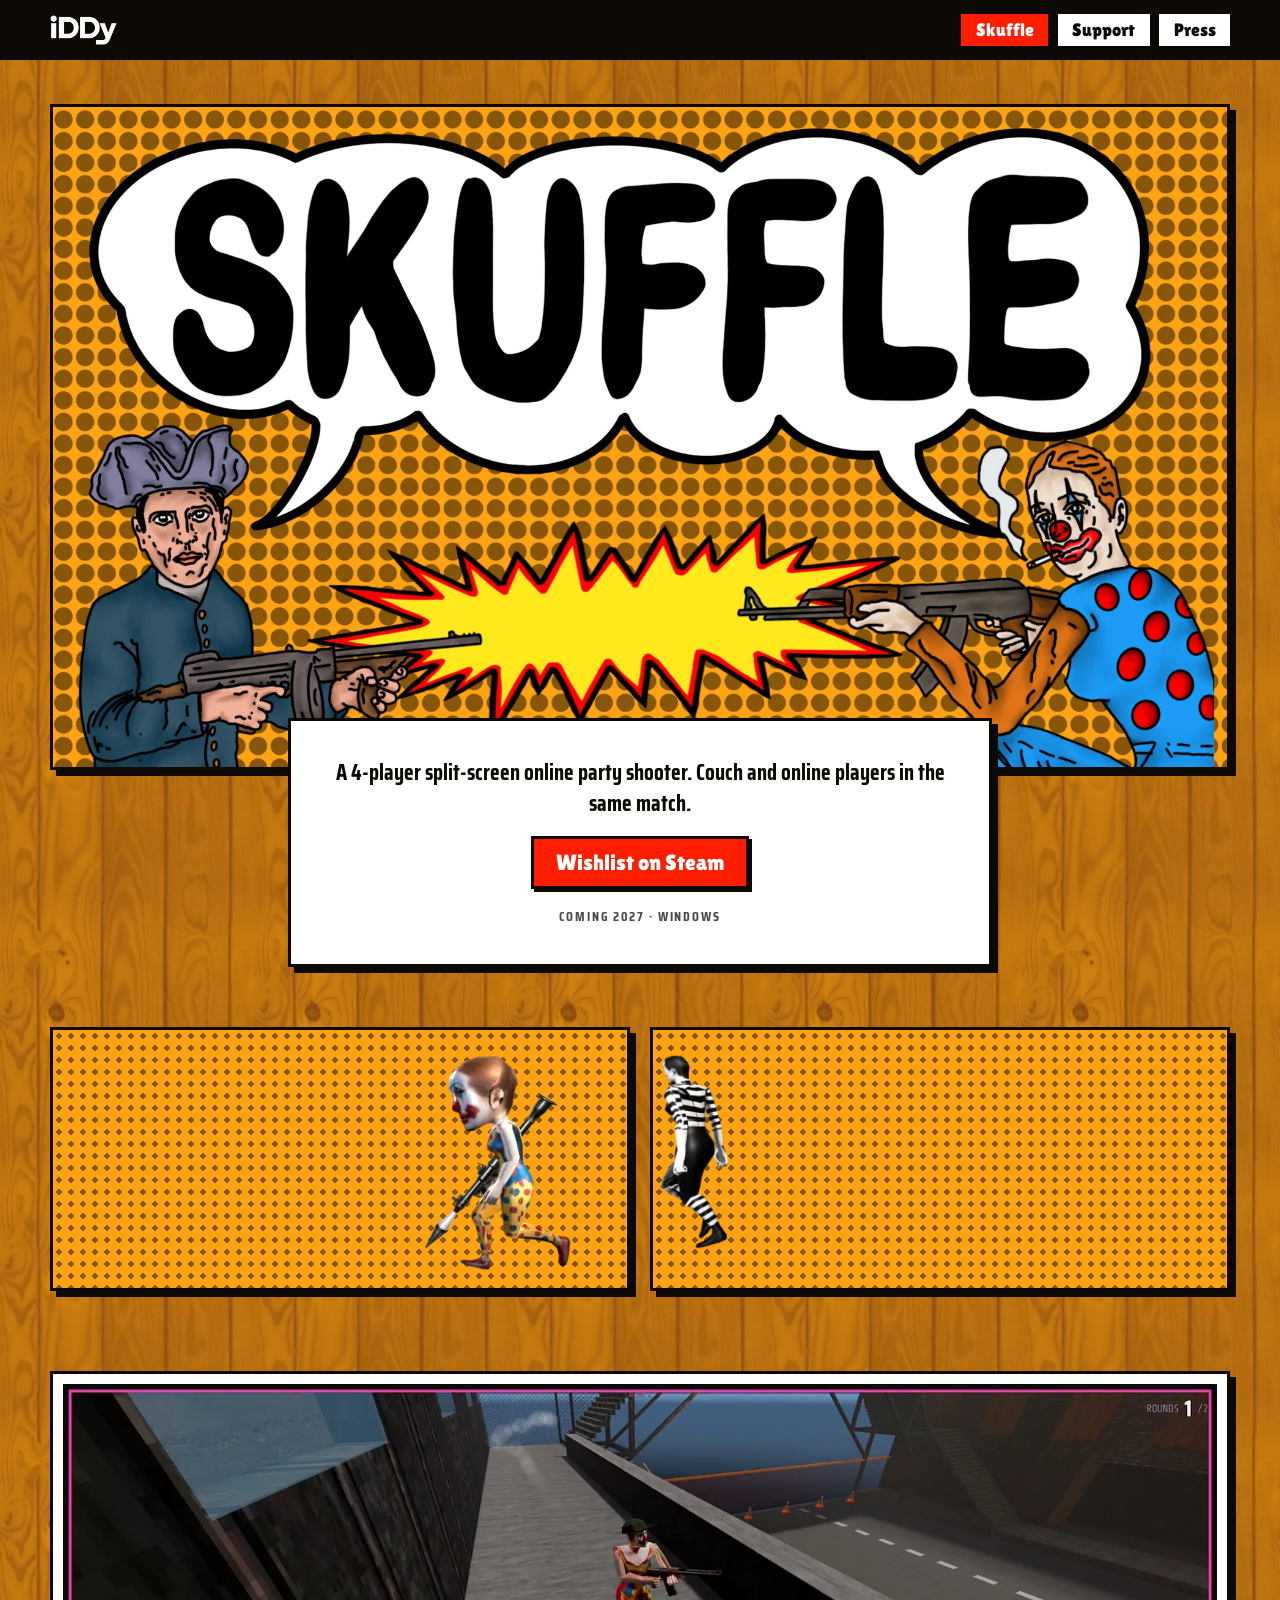
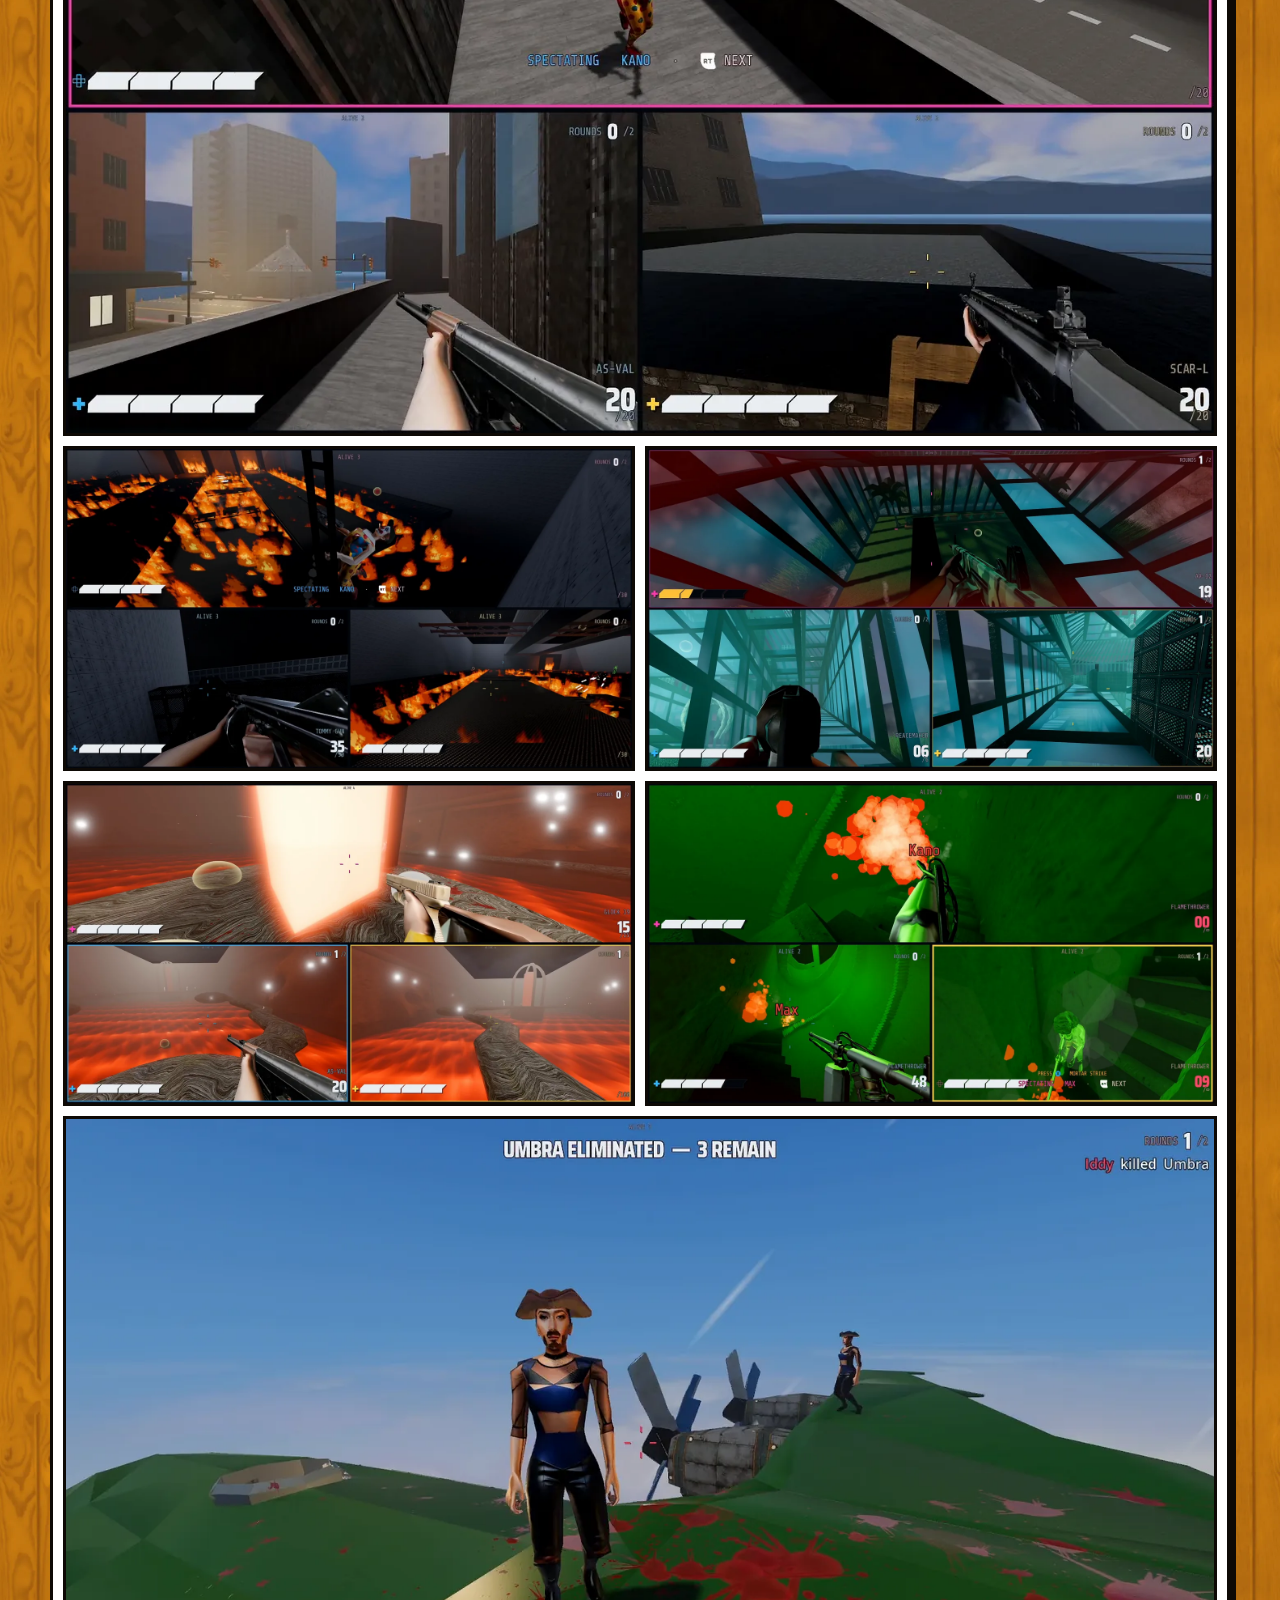
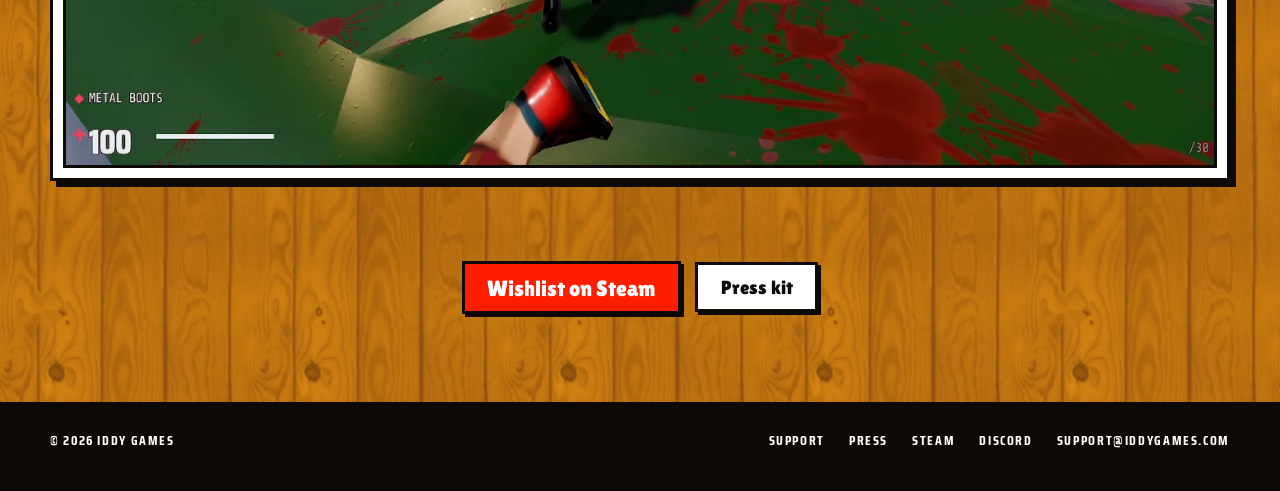
==== commit 26b5f160: "Swap in the 2026-09 store screenshots and the animated character sprites" ====
--- a/index.html
+++ b/index.html
@@ -50,32 +50,39 @@
     </div>
   </section>
 
+  <section class="section wrap">
+    <div class="romp" aria-hidden="true">
+      <div class="romp-panel"><img src="assets/img/runners.webp" width="590" height="266" alt="" loading="lazy"></div>
+      <div class="romp-panel"><img src="assets/img/walkbys.webp" width="590" height="252" alt="" loading="lazy"></div>
+    </div>
+  </section>
+
   <section class="section">
     <div class="wrap">
       <div class="shots">
         <figure class="shot shot-wide">
-          <img src="assets/img/shot-four-player.webp" width="1400" height="788" loading="lazy"
-               alt="Four-player split-screen across a city street map at sunset, each player's health shown in their own seat colour.">
+          <img src="assets/img/shot-downtown.webp" width="1400" height="788" loading="lazy"
+               alt="Four-player split-screen on the Downtown rooftops, one pane spectating another player running along a ledge, each pane framed in its player's colour.">
         </figure>
         <figure class="shot">
-          <img src="assets/img/shot-flame.webp" width="1400" height="788" loading="lazy"
-               alt="Split-screen showing a flamethrower and a wall of fire under a red sky.">
+          <img src="assets/img/shot-sushi-line.webp" width="1400" height="788" loading="lazy"
+               alt="Split-screen over a conveyor-belt arena with a sea of fire, one player wielding a tommy gun.">
         </figure>
         <figure class="shot">
-          <img src="assets/img/shot-spiral.webp" width="1400" height="788" loading="lazy"
-               alt="Split-screen inside a spiral tower lit acid green, with one player spectating another mid-air.">
+          <img src="assets/img/shot-glass-house.webp" width="1400" height="788" loading="lazy"
+               alt="Split-screen inside a glass house of red steel and green-lit panes.">
         </figure>
         <figure class="shot">
-          <img src="assets/img/shot-crypt.webp" width="1400" height="788" loading="lazy"
-               alt="Split-screen inside a red-lit crypt of carved rock.">
+          <img src="assets/img/shot-lava-cave.webp" width="1400" height="788" loading="lazy"
+               alt="Split-screen in a lava cave, a pillar of fire erupting from a lake of molten rock.">
         </figure>
         <figure class="shot">
-          <img src="assets/img/shot-batter.webp" width="1400" height="788" loading="lazy"
-               alt="Split-screen on a baseball diamond map, one player swinging a bat.">
+          <img src="assets/img/shot-green-arena.webp" width="1400" height="788" loading="lazy"
+               alt="Split-screen in an acid-green arena, players trading flamethrower bursts in clouds of fire.">
         </figure>
         <figure class="shot shot-wide">
-          <img src="assets/img/shot-lobby.webp" width="1400" height="788" loading="lazy"
-               alt="The player setup lobby: four slots in crimson, cyan, amber and green, each with a customised character.">
+          <img src="assets/img/shot-plane-wing.webp" width="1400" height="788" loading="lazy"
+               alt="A pirate-hatted player stands on the blood-spattered wing of a plane in the sky.">
         </figure>
       </div>
     </div>
--- a/assets/css/site.css
+++ b/assets/css/site.css
@@ -263,6 +263,22 @@
 }
 .shot-wide { grid-column: 1 / -1; }
 
+/* ── Romp: the game's animated character sprites, running across the page
+   edges. Decoration only (aria-hidden), paused for reduced motion. ─────── */
+
+.romp { display: grid; gap: 1.25rem; }
+@media (min-width: 800px) { .romp { grid-template-columns: 1fr 1fr; } }
+.romp-panel {
+  border: var(--line) solid var(--ink);
+  box-shadow: var(--shadow);
+  overflow: hidden;
+  background-color: var(--orange);
+  background-image: radial-gradient(circle, var(--dot) 0 30%, transparent 33%);
+  background-size: 12px 12px;
+  display: flex; align-items: flex-end; justify-content: center;
+}
+.romp-panel img { width: 100%; }
+
 /* ── Split feature block ───────────────────────────────────────────────── */
 
 .split { display: grid; gap: clamp(1.5rem, 4vw, 3rem); align-items: center; }
@@ -340,4 +356,5 @@
     transition-duration: 0.01ms !important;
   }
   .btn:hover { transform: none; }
-}
+  .romp { display: none; }
+}
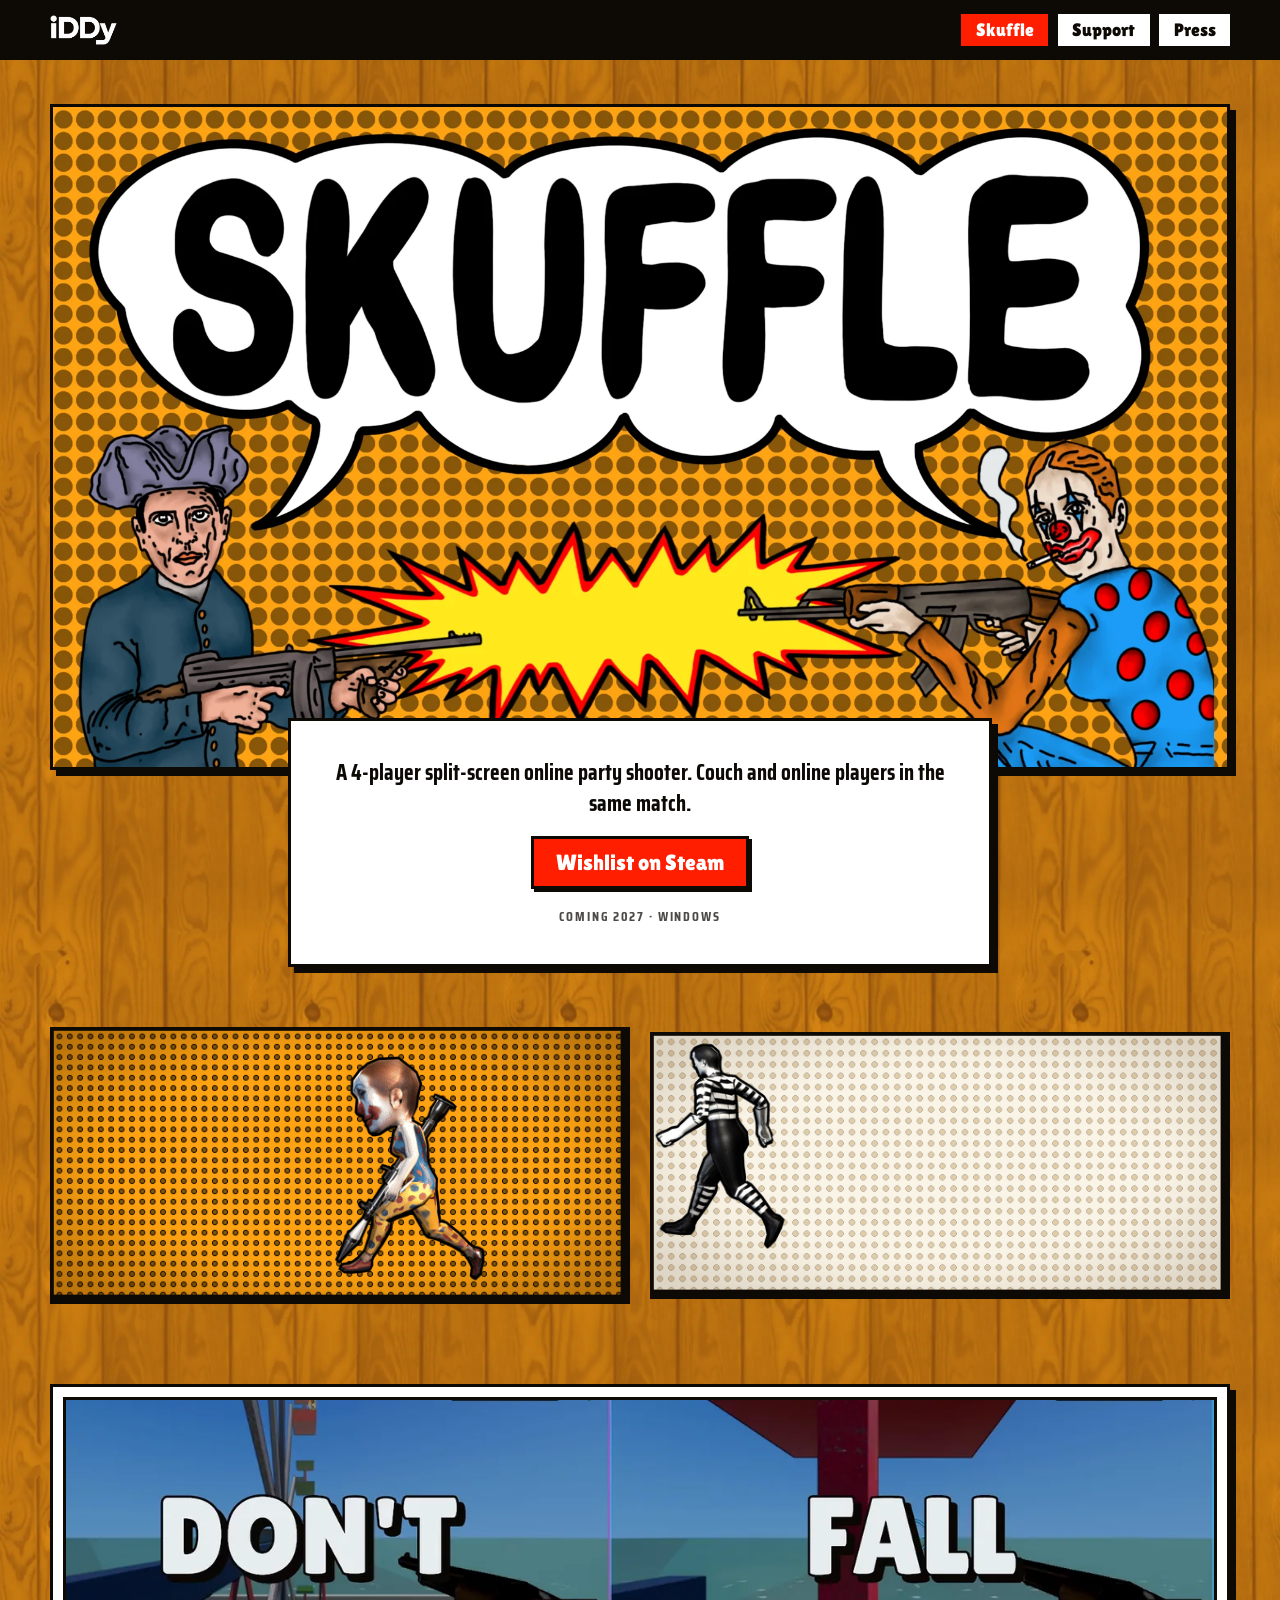
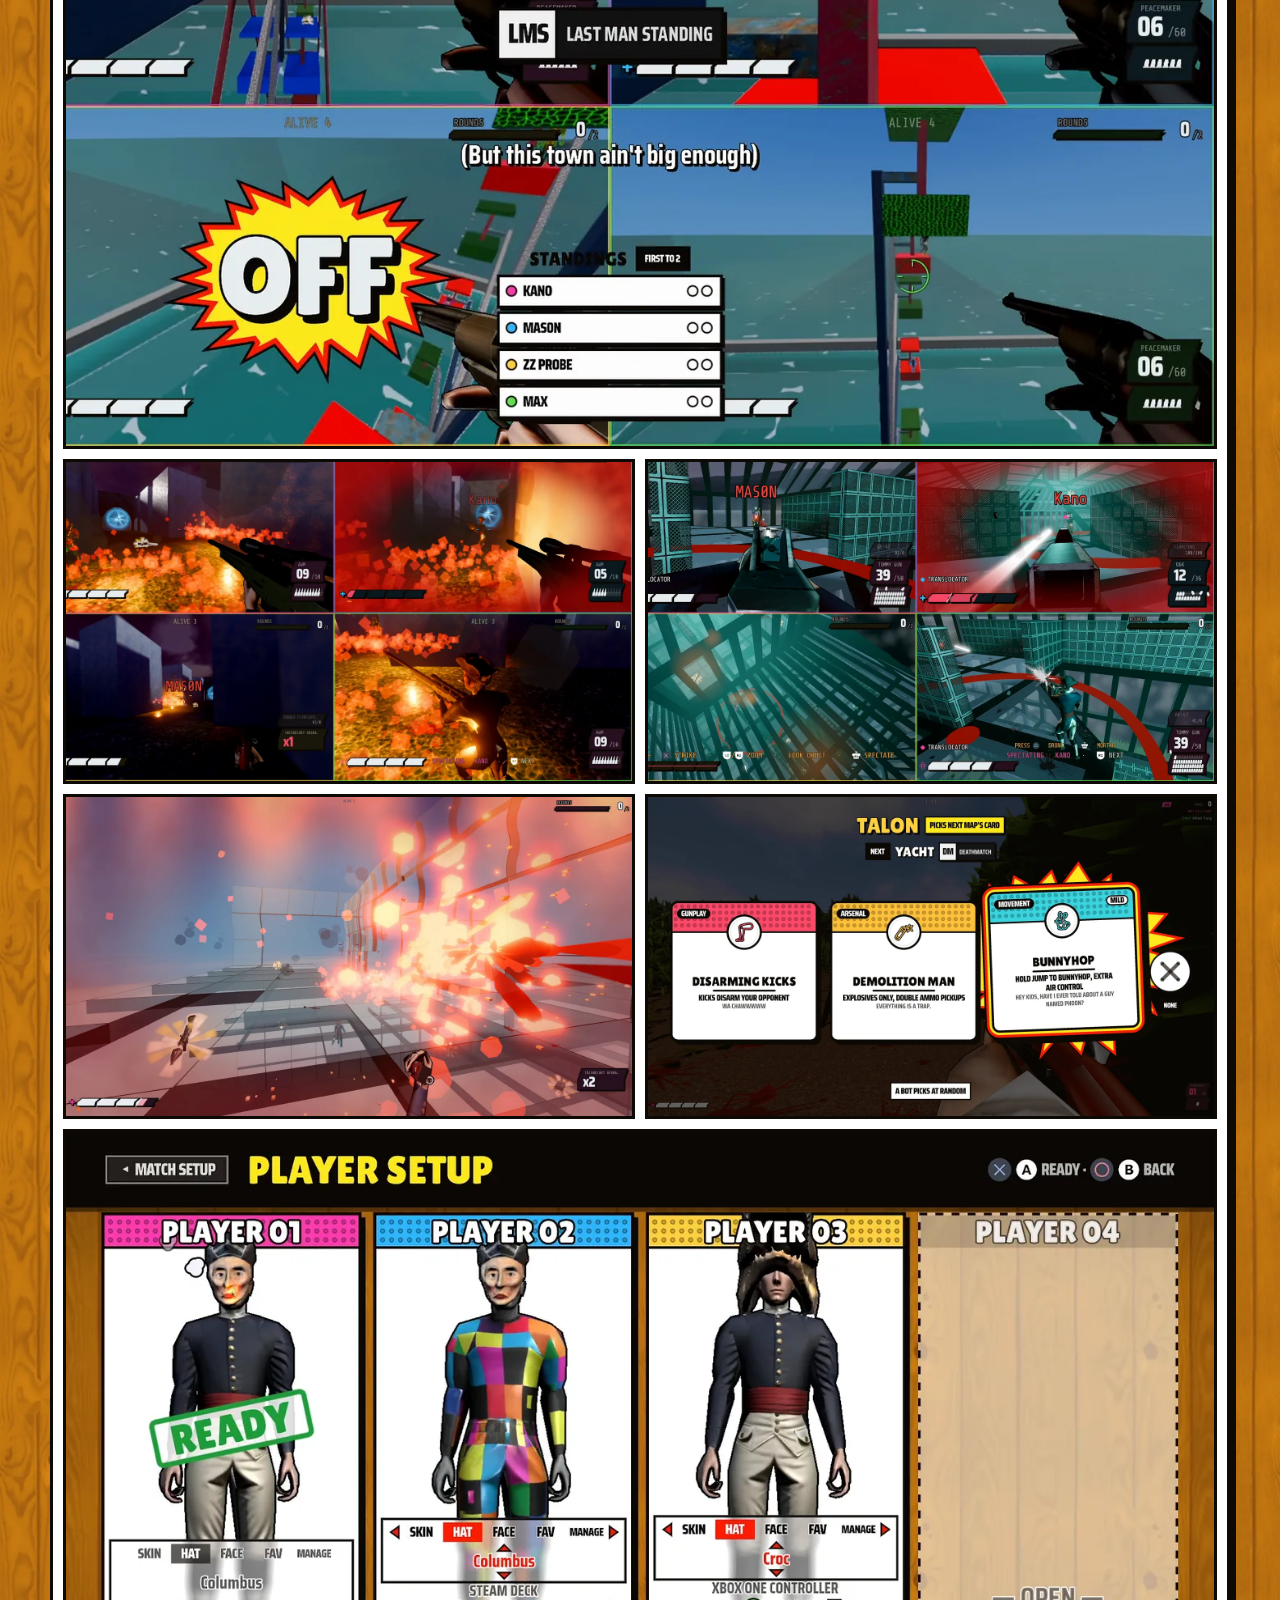
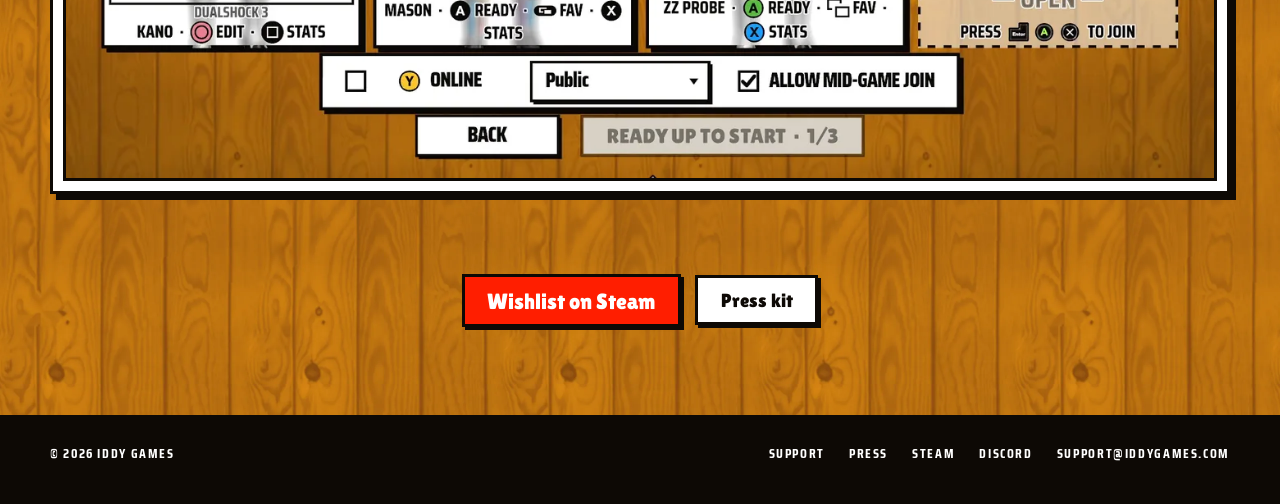
==== commit 7aefe93f: "Use the rebranded store screenshots and comic character GIFs" ====
--- a/index.html
+++ b/index.html
@@ -52,8 +52,8 @@
 
   <section class="section wrap">
     <div class="romp" aria-hidden="true">
-      <div class="romp-panel"><img src="assets/img/runners.webp" width="590" height="266" alt="" loading="lazy"></div>
-      <div class="romp-panel"><img src="assets/img/walkbys.webp" width="590" height="252" alt="" loading="lazy"></div>
+      <img src="assets/img/runners.gif" width="616" height="295" alt="" loading="lazy">
+      <img src="assets/img/walkbys.gif" width="616" height="284" alt="" loading="lazy">
     </div>
   </section>
 
@@ -61,28 +61,28 @@
     <div class="wrap">
       <div class="shots">
         <figure class="shot shot-wide">
-          <img src="assets/img/shot-downtown.webp" width="1400" height="788" loading="lazy"
-               alt="Four-player split-screen on the Downtown rooftops, one pane spectating another player running along a ledge, each pane framed in its player's colour.">
+          <img src="assets/img/shot-intro.webp" width="1400" height="788" loading="lazy"
+               alt="The round intro over four-player split-screen on Ferris: the words DON'T FALL OFF across the panes, with the Last Man Standing badge and standings.">
         </figure>
         <figure class="shot">
-          <img src="assets/img/shot-sushi-line.webp" width="1400" height="788" loading="lazy"
-               alt="Split-screen over a conveyor-belt arena with a sea of fire, one player wielding a tommy gun.">
+          <img src="assets/img/shot-ice-fire.webp" width="1400" height="788" loading="lazy"
+               alt="Four-player split-screen in a dark arena, a sniper rifle in hand and a line of fire burning across the ground.">
         </figure>
         <figure class="shot">
           <img src="assets/img/shot-glass-house.webp" width="1400" height="788" loading="lazy"
-               alt="Split-screen inside a glass house of red steel and green-lit panes.">
+               alt="Four-player split-screen in the teal and red Glass House, with a muzzle flash down a long walkway and player names over the targets.">
         </figure>
         <figure class="shot">
-          <img src="assets/img/shot-lava-cave.webp" width="1400" height="788" loading="lazy"
-               alt="Split-screen in a lava cave, a pillar of fire erupting from a lake of molten rock.">
+          <img src="assets/img/shot-glass-fireball.webp" width="1400" height="788" loading="lazy"
+               alt="A fireball and red blood spray bursting across a glass-floored arena.">
         </figure>
         <figure class="shot">
-          <img src="assets/img/shot-green-arena.webp" width="1400" height="788" loading="lazy"
-               alt="Split-screen in an acid-green arena, players trading flamethrower bursts in clouds of fire.">
+          <img src="assets/img/shot-draft.webp" width="1400" height="788" loading="lazy"
+               alt="The mutator card draft: a player picks one of three comic-style cards for the next map, with a none option beside them.">
         </figure>
         <figure class="shot shot-wide">
-          <img src="assets/img/shot-plane-wing.webp" width="1400" height="788" loading="lazy"
-               alt="A pirate-hatted player stands on the blood-spattered wing of a plane in the sky.">
+          <img src="assets/img/shot-lobby.webp" width="1400" height="788" loading="lazy"
+               alt="The Player Setup lobby: comic-style cards for each player showing their customised character, one stamped READY.">
         </figure>
       </div>
     </div>
--- a/assets/css/site.css
+++ b/assets/css/site.css
@@ -266,18 +266,9 @@
 /* ── Romp: the game's animated character sprites, running across the page
    edges. Decoration only (aria-hidden), paused for reduced motion. ─────── */
 
-.romp { display: grid; gap: 1.25rem; }
+.romp { display: grid; gap: 1.25rem; align-items: center; }
 @media (min-width: 800px) { .romp { grid-template-columns: 1fr 1fr; } }
-.romp-panel {
-  border: var(--line) solid var(--ink);
-  box-shadow: var(--shadow);
-  overflow: hidden;
-  background-color: var(--orange);
-  background-image: radial-gradient(circle, var(--dot) 0 30%, transparent 33%);
-  background-size: 12px 12px;
-  display: flex; align-items: flex-end; justify-content: center;
-}
-.romp-panel img { width: 100%; }
+.romp img { width: 100%; }
 
 /* ── Split feature block ───────────────────────────────────────────────── */
 
